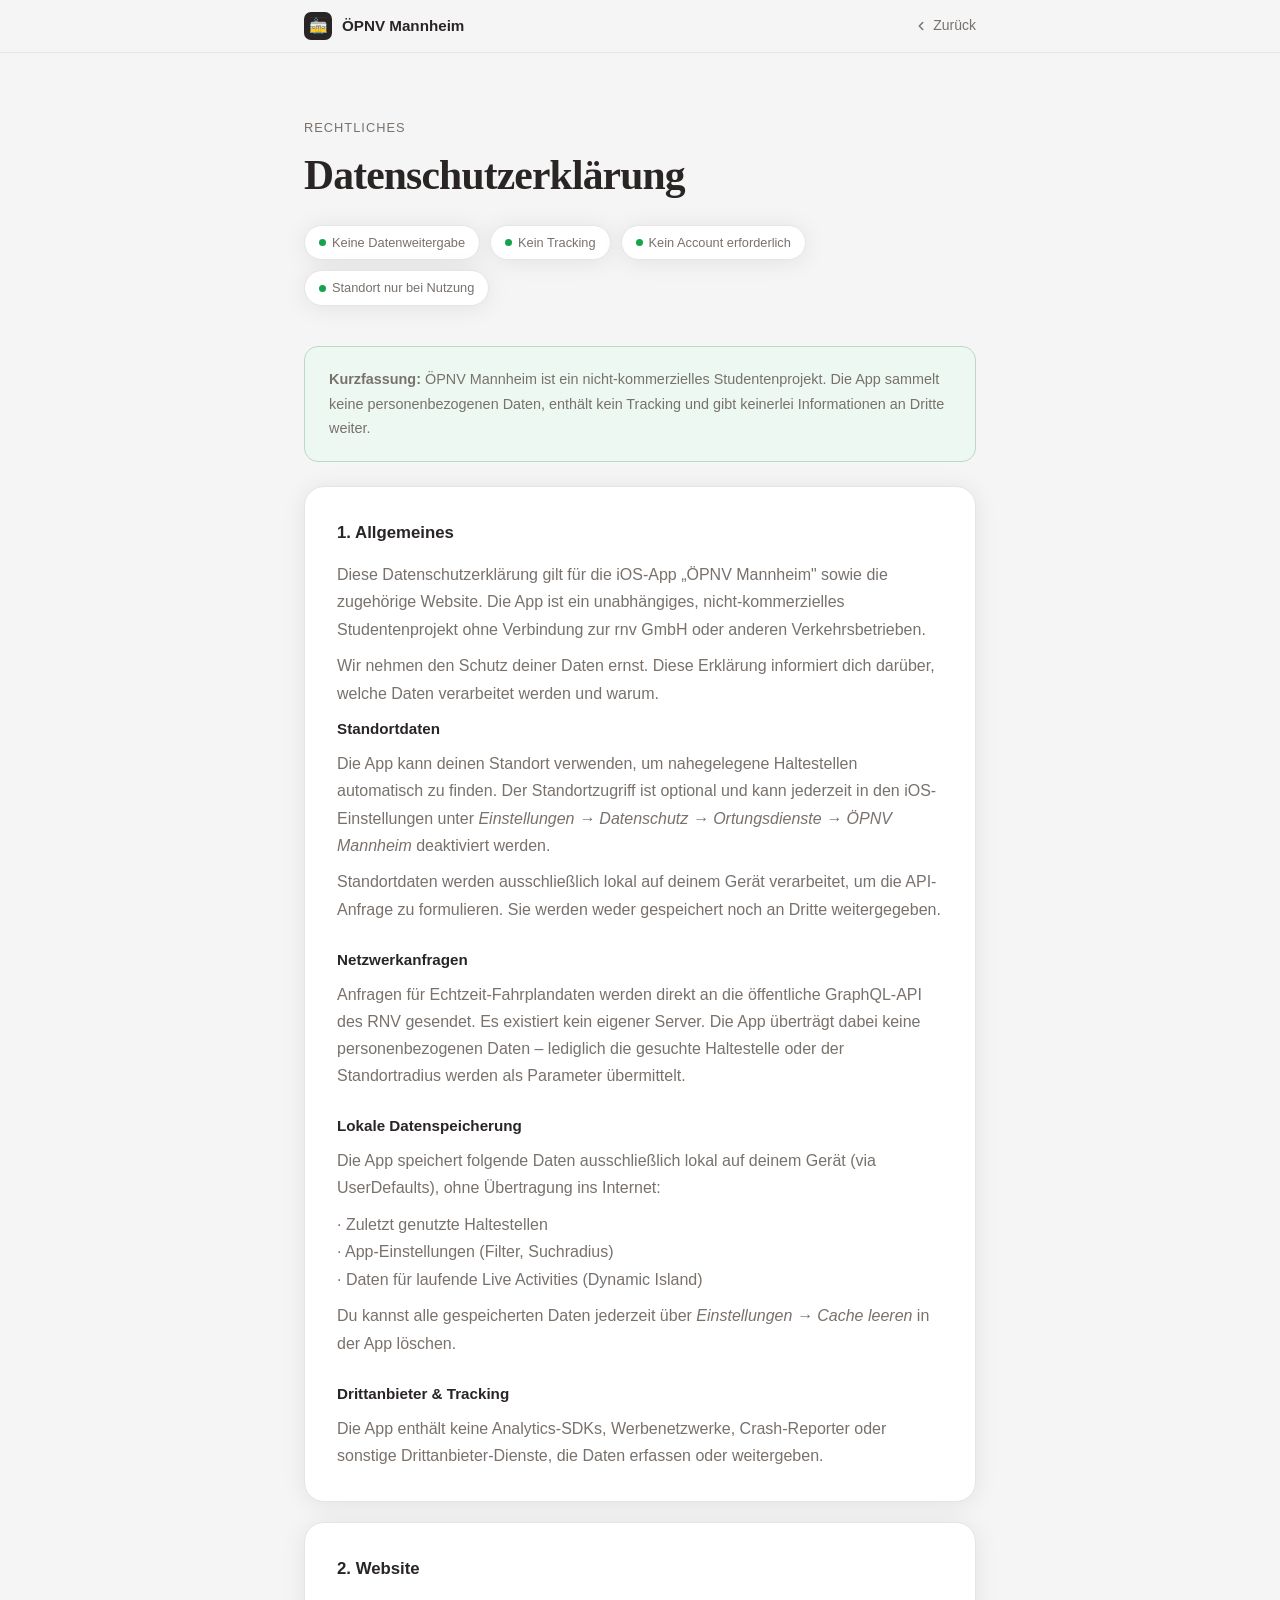
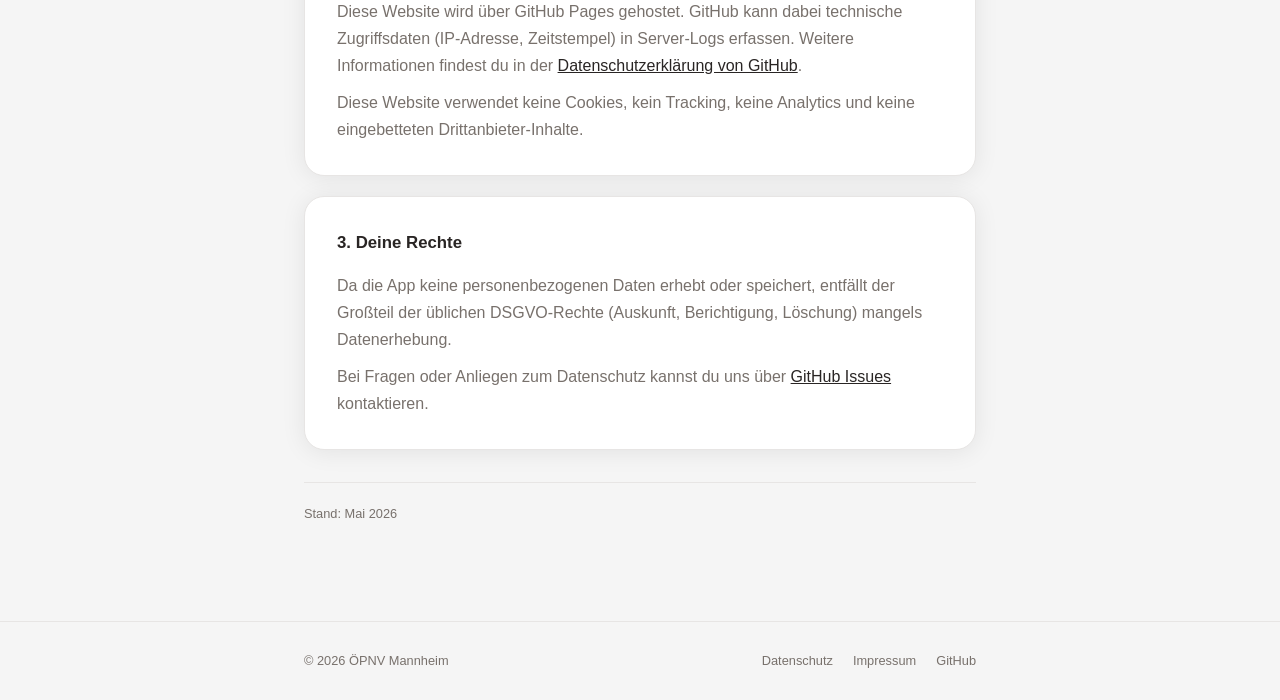
==== docs/datenschutz.html @ de32de4c "feat: add GitHub Pages website and misc app improvements - Add docs/ with index.html, impressum.html" ====
<!DOCTYPE html>
<html lang="de">
<head>
  <meta charset="UTF-8" />
  <meta name="viewport" content="width=device-width, initial-scale=1.0" />
  <title>Datenschutzerklärung – ÖPNV Mannheim</title>
  <style>
    *, *::before, *::after { box-sizing: border-box; margin: 0; padding: 0; }

    :root {
      --c-bg:        #f5f5f5;
      --c-surface:   #ffffff;
      --c-text:      #292524;
      --c-text-muted:#78716c;
      --c-hairline:  #e7e5e4;
      --c-success:   #16a34a;
      --shadow-card: 0 2px 24px rgba(0,0,0,.08);
      --grad-mint:   #a7e5d3;
      --grad-sky:    #a8c8e8;
    }

    @media (prefers-color-scheme: dark) {
      :root {
        --c-bg:        #0c0a09;
        --c-surface:   #1c1917;
        --c-text:      #fafaf9;
        --c-text-muted:#a8a29e;
        --c-hairline:  #292524;
        --shadow-card: 0 2px 24px rgba(0,0,0,.4);
      }
    }

    html { scroll-behavior: smooth; }

    body {
      font-family: -apple-system, BlinkMacSystemFont, "SF Pro Text", "Helvetica Neue", sans-serif;
      background: var(--c-bg);
      color: var(--c-text);
      line-height: 1.7;
      -webkit-font-smoothing: antialiased;
    }

    nav {
      position: sticky;
      top: 0;
      z-index: 100;
      background: color-mix(in srgb, var(--c-bg) 80%, transparent);
      backdrop-filter: saturate(180%) blur(20px);
      -webkit-backdrop-filter: saturate(180%) blur(20px);
      border-bottom: 1px solid var(--c-hairline);
    }

    nav .inner {
      display: flex;
      align-items: center;
      justify-content: space-between;
      height: 52px;
      max-width: 720px;
      margin: 0 auto;
      padding: 0 24px;
    }

    .nav-logo {
      display: flex;
      align-items: center;
      gap: 10px;
      text-decoration: none;
      font-weight: 600;
      font-size: .95rem;
      color: var(--c-text);
    }

    .nav-logo .icon {
      width: 28px;
      height: 28px;
      background: var(--c-text);
      border-radius: 7px;
      display: grid;
      place-items: center;
      font-size: 15px;
    }

    .back-link {
      font-size: .875rem;
      color: var(--c-text-muted);
      text-decoration: none;
      display: flex;
      align-items: center;
      gap: 5px;
    }

    .back-link:hover { color: var(--c-text); }

    main {
      max-width: 720px;
      margin: 0 auto;
      padding: 64px 24px 96px;
    }

    .page-eyebrow {
      font-size: .8rem;
      font-weight: 500;
      color: var(--c-text-muted);
      text-transform: uppercase;
      letter-spacing: .08em;
      margin-bottom: 12px;
    }

    h1 {
      font-family: "New York", "Georgia", serif;
      font-size: clamp(1.8rem, 5vw, 2.6rem);
      font-weight: 600;
      line-height: 1.2;
      letter-spacing: -.02em;
      margin-bottom: 24px;
    }

    .privacy-badges {
      display: flex;
      flex-wrap: wrap;
      gap: 10px;
      margin-bottom: 40px;
    }

    .badge {
      display: inline-flex;
      align-items: center;
      gap: 6px;
      background: var(--c-surface);
      border: 1px solid var(--c-hairline);
      border-radius: 100px;
      padding: 6px 14px;
      font-size: .8rem;
      color: var(--c-text-muted);
      box-shadow: var(--shadow-card);
    }

    .badge .dot {
      width: 7px;
      height: 7px;
      border-radius: 50%;
      background: var(--c-success);
      flex-shrink: 0;
    }

    .card {
      background: var(--c-surface);
      border-radius: 20px;
      padding: 32px;
      border: 1px solid var(--c-hairline);
      box-shadow: var(--shadow-card);
      margin-bottom: 20px;
      position: relative;
      overflow: hidden;
    }

    .card::before {
      content: "";
      position: absolute;
      top: 0; right: 0;
      width: 180px; height: 180px;
      background: radial-gradient(circle at top right, var(--blob, transparent) 0%, transparent 70%);
      opacity: .2;
      pointer-events: none;
    }

    .card:nth-child(1) { --blob: var(--grad-mint); }
    .card:nth-child(2) { --blob: var(--grad-sky); }

    h2 {
      font-size: 1.05rem;
      font-weight: 600;
      margin-bottom: 14px;
      color: var(--c-text);
    }

    h3 {
      font-size: .95rem;
      font-weight: 600;
      margin: 24px 0 8px;
      color: var(--c-text);
    }

    h3:first-of-type { margin-top: 0; }

    p { color: var(--c-text-muted); margin-bottom: .6em; }
    p:last-child { margin-bottom: 0; }
    a { color: var(--c-text); }

    .highlight-box {
      background: color-mix(in srgb, var(--c-success) 8%, var(--c-surface));
      border: 1px solid color-mix(in srgb, var(--c-success) 20%, var(--c-hairline));
      border-radius: 14px;
      padding: 20px 24px;
      margin-bottom: 24px;
    }

    .highlight-box p {
      font-size: .9rem;
      color: var(--c-text-muted);
    }

    .meta {
      font-size: .8rem;
      color: var(--c-text-muted);
      margin-top: 32px;
      padding-top: 20px;
      border-top: 1px solid var(--c-hairline);
    }

    footer {
      border-top: 1px solid var(--c-hairline);
      padding: 28px 0;
      font-size: .8rem;
      color: var(--c-text-muted);
    }

    footer .inner {
      display: flex;
      align-items: center;
      justify-content: space-between;
      flex-wrap: wrap;
      gap: 12px;
      max-width: 720px;
      margin: 0 auto;
      padding: 0 24px;
    }

    footer ul { list-style: none; display: flex; gap: 20px; }
    footer a { color: var(--c-text-muted); text-decoration: none; }
    footer a:hover { color: var(--c-text); }
  </style>
</head>
<body>

<nav>
  <div class="inner">
    <a class="nav-logo" href="index.html">
      <span class="icon">🚋</span>
      ÖPNV Mannheim
    </a>
    <a class="back-link" href="index.html">
      <svg width="14" height="14" viewBox="0 0 24 24" fill="none" stroke="currentColor" stroke-width="2.5" stroke-linecap="round" stroke-linejoin="round"><polyline points="15 18 9 12 15 6"/></svg>
      Zurück
    </a>
  </div>
</nav>

<main>
  <p class="page-eyebrow">Rechtliches</p>
  <h1>Datenschutzerklärung</h1>

  <div class="privacy-badges">
    <span class="badge"><span class="dot"></span> Keine Datenweitergabe</span>
    <span class="badge"><span class="dot"></span> Kein Tracking</span>
    <span class="badge"><span class="dot"></span> Kein Account erforderlich</span>
    <span class="badge"><span class="dot"></span> Standort nur bei Nutzung</span>
  </div>

  <div class="highlight-box">
    <p>
      <strong>Kurzfassung:</strong> ÖPNV Mannheim ist ein nicht-kommerzielles Studentenprojekt.
      Die App sammelt keine personenbezogenen Daten, enthält kein Tracking und gibt
      keinerlei Informationen an Dritte weiter.
    </p>
  </div>

  <div class="card">
    <h2>1. Allgemeines</h2>
    <p>
      Diese Datenschutzerklärung gilt für die iOS-App „ÖPNV Mannheim" sowie die
      zugehörige Website. Die App ist ein unabhängiges, nicht-kommerzielles
      Studentenprojekt ohne Verbindung zur rnv GmbH oder anderen Verkehrsbetrieben.
    </p>
    <p>
      Wir nehmen den Schutz deiner Daten ernst. Diese Erklärung informiert dich
      darüber, welche Daten verarbeitet werden und warum.
    </p>

    <h3>Standortdaten</h3>
    <p>
      Die App kann deinen Standort verwenden, um nahegelegene Haltestellen
      automatisch zu finden. Der Standortzugriff ist optional und kann jederzeit
      in den iOS-Einstellungen unter <em>Einstellungen → Datenschutz →
      Ortungsdienste → ÖPNV Mannheim</em> deaktiviert werden.
    </p>
    <p>
      Standortdaten werden ausschließlich lokal auf deinem Gerät verarbeitet,
      um die API-Anfrage zu formulieren. Sie werden weder gespeichert noch an
      Dritte weitergegeben.
    </p>

    <h3>Netzwerkanfragen</h3>
    <p>
      Anfragen für Echtzeit-Fahrplandaten werden direkt an die öffentliche
      GraphQL-API des RNV gesendet. Es existiert kein eigener Server.
      Die App überträgt dabei keine personenbezogenen Daten – lediglich die
      gesuchte Haltestelle oder der Standortradius werden als Parameter übermittelt.
    </p>

    <h3>Lokale Datenspeicherung</h3>
    <p>
      Die App speichert folgende Daten ausschließlich lokal auf deinem Gerät
      (via UserDefaults), ohne Übertragung ins Internet:
    </p>
    <p>
      · Zuletzt genutzte Haltestellen<br />
      · App-Einstellungen (Filter, Suchradius)<br />
      · Daten für laufende Live Activities (Dynamic Island)
    </p>
    <p>
      Du kannst alle gespeicherten Daten jederzeit über
      <em>Einstellungen → Cache leeren</em> in der App löschen.
    </p>

    <h3>Drittanbieter & Tracking</h3>
    <p>
      Die App enthält keine Analytics-SDKs, Werbenetzwerke, Crash-Reporter
      oder sonstige Drittanbieter-Dienste, die Daten erfassen oder weitergeben.
    </p>
  </div>

  <div class="card">
    <h2>2. Website</h2>
    <p>
      Diese Website wird über GitHub Pages gehostet. GitHub kann dabei
      technische Zugriffsdaten (IP-Adresse, Zeitstempel) in Server-Logs erfassen.
      Weitere Informationen findest du in der
      <a href="https://docs.github.com/en/site-policy/privacy-policies/github-general-privacy-statement" target="_blank" rel="noopener">Datenschutzerklärung von GitHub</a>.
    </p>
    <p>
      Diese Website verwendet keine Cookies, kein Tracking, keine Analytics
      und keine eingebetteten Drittanbieter-Inhalte.
    </p>
  </div>

  <div class="card">
    <h2>3. Deine Rechte</h2>
    <p>
      Da die App keine personenbezogenen Daten erhebt oder speichert, entfällt
      der Großteil der üblichen DSGVO-Rechte (Auskunft, Berichtigung, Löschung)
      mangels Datenerhebung.
    </p>
    <p>
      Bei Fragen oder Anliegen zum Datenschutz kannst du uns über
      <a href="https://github.com/I767513/RNV-Transport-App/issues" target="_blank" rel="noopener">GitHub Issues</a>
      kontaktieren.
    </p>
  </div>

  <p class="meta">Stand: Mai 2026</p>
</main>

<footer>
  <div class="inner">
    <span>© 2026 ÖPNV Mannheim</span>
    <ul>
      <li><a href="datenschutz.html">Datenschutz</a></li>
      <li><a href="impressum.html">Impressum</a></li>
      <li><a href="https://github.com/I767513/RNV-Transport-App" target="_blank" rel="noopener">GitHub</a></li>
    </ul>
  </div>
</footer>

</body>
</html>
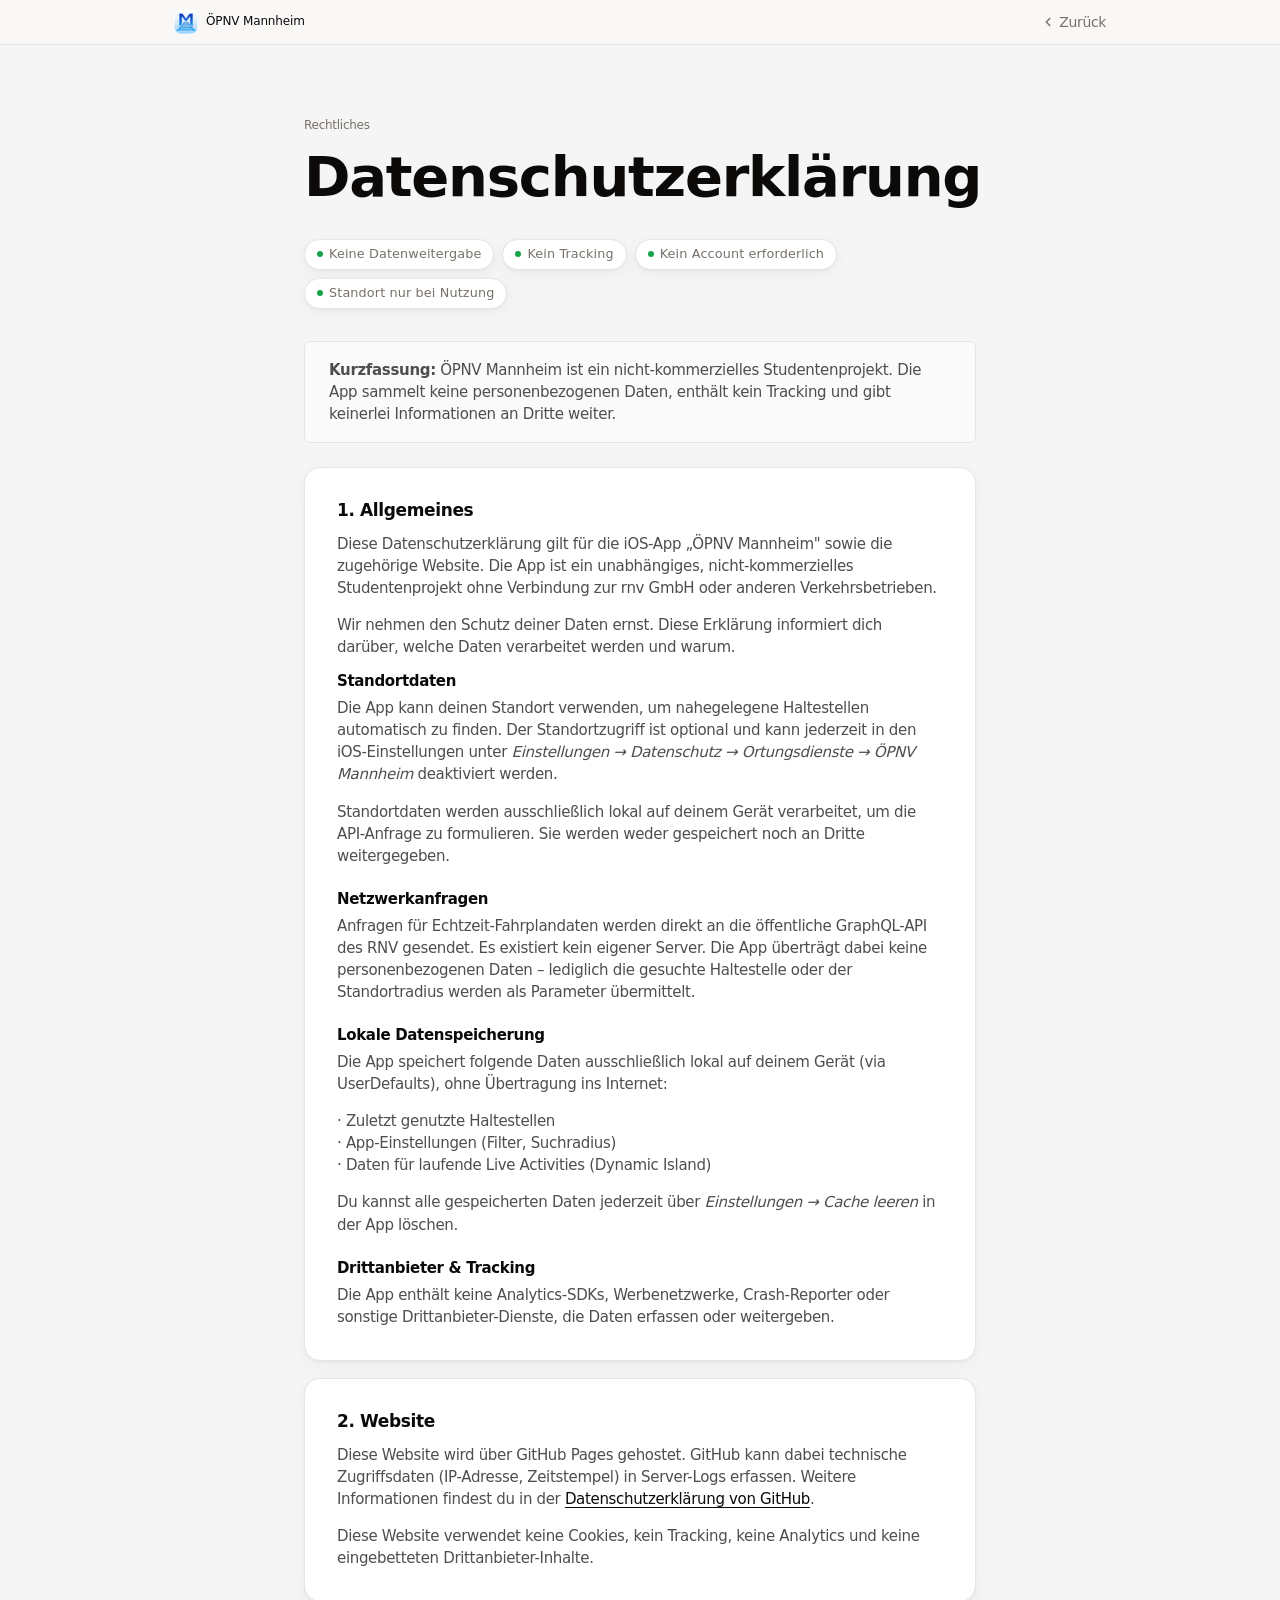
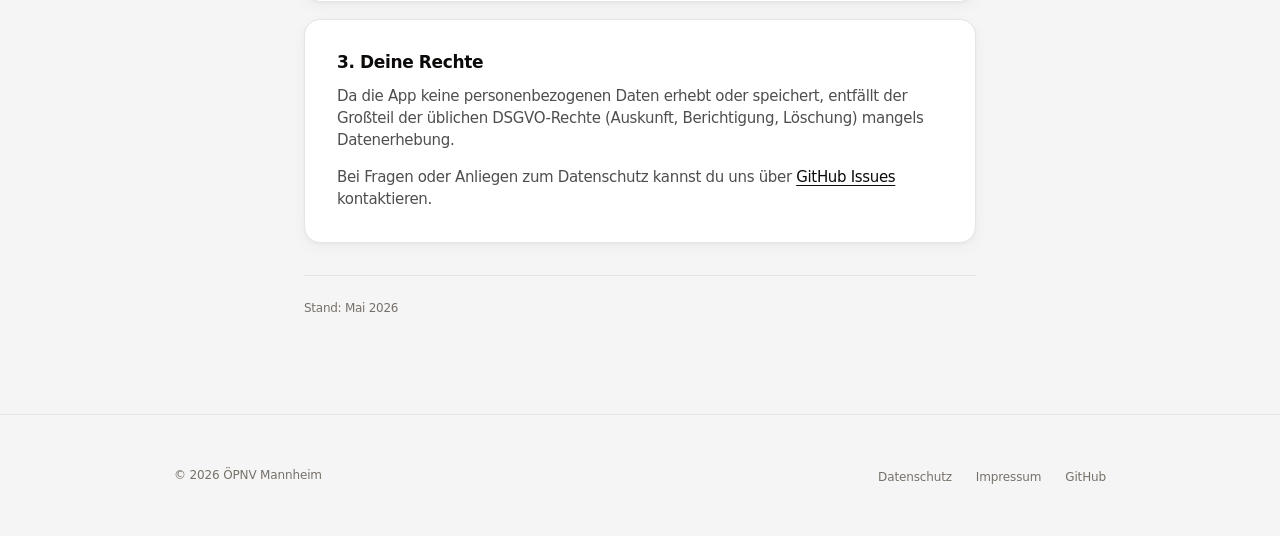
==== commit 3193df26: "docs: Website komplett überarbeitet – Blend-Design, Light/Dark Mode - Neues Blend-Design: Apple-Typo" ====
--- a/docs/datenschutz.html
+++ b/docs/datenschutz.html
@@ -4,253 +4,36 @@
   <meta charset="UTF-8" />
   <meta name="viewport" content="width=device-width, initial-scale=1.0" />
   <title>Datenschutzerklärung – ÖPNV Mannheim</title>
-  <style>
-    *, *::before, *::after { box-sizing: border-box; margin: 0; padding: 0; }
+  <meta name="description" content="Datenschutzerklärung der App ÖPNV Mannheim – kein Tracking, keine Datenweitergabe." />
+  <meta name="robots" content="noindex" />
 
-    :root {
-      --c-bg:        #f5f5f5;
-      --c-surface:   #ffffff;
-      --c-text:      #292524;
-      --c-text-muted:#78716c;
-      --c-hairline:  #e7e5e4;
-      --c-success:   #16a34a;
-      --shadow-card: 0 2px 24px rgba(0,0,0,.08);
-      --grad-mint:   #a7e5d3;
-      --grad-sky:    #a8c8e8;
-    }
-
-    @media (prefers-color-scheme: dark) {
-      :root {
-        --c-bg:        #0c0a09;
-        --c-surface:   #1c1917;
-        --c-text:      #fafaf9;
-        --c-text-muted:#a8a29e;
-        --c-hairline:  #292524;
-        --shadow-card: 0 2px 24px rgba(0,0,0,.4);
-      }
-    }
-
-    html { scroll-behavior: smooth; }
-
-    body {
-      font-family: -apple-system, BlinkMacSystemFont, "SF Pro Text", "Helvetica Neue", sans-serif;
-      background: var(--c-bg);
-      color: var(--c-text);
-      line-height: 1.7;
-      -webkit-font-smoothing: antialiased;
-    }
-
-    nav {
-      position: sticky;
-      top: 0;
-      z-index: 100;
-      background: color-mix(in srgb, var(--c-bg) 80%, transparent);
-      backdrop-filter: saturate(180%) blur(20px);
-      -webkit-backdrop-filter: saturate(180%) blur(20px);
-      border-bottom: 1px solid var(--c-hairline);
-    }
-
-    nav .inner {
-      display: flex;
-      align-items: center;
-      justify-content: space-between;
-      height: 52px;
-      max-width: 720px;
-      margin: 0 auto;
-      padding: 0 24px;
-    }
-
-    .nav-logo {
-      display: flex;
-      align-items: center;
-      gap: 10px;
-      text-decoration: none;
-      font-weight: 600;
-      font-size: .95rem;
-      color: var(--c-text);
-    }
-
-    .nav-logo .icon {
-      width: 28px;
-      height: 28px;
-      background: var(--c-text);
-      border-radius: 7px;
-      display: grid;
-      place-items: center;
-      font-size: 15px;
-    }
-
-    .back-link {
-      font-size: .875rem;
-      color: var(--c-text-muted);
-      text-decoration: none;
-      display: flex;
-      align-items: center;
-      gap: 5px;
-    }
-
-    .back-link:hover { color: var(--c-text); }
-
-    main {
-      max-width: 720px;
-      margin: 0 auto;
-      padding: 64px 24px 96px;
-    }
-
-    .page-eyebrow {
-      font-size: .8rem;
-      font-weight: 500;
-      color: var(--c-text-muted);
-      text-transform: uppercase;
-      letter-spacing: .08em;
-      margin-bottom: 12px;
-    }
-
-    h1 {
-      font-family: "New York", "Georgia", serif;
-      font-size: clamp(1.8rem, 5vw, 2.6rem);
-      font-weight: 600;
-      line-height: 1.2;
-      letter-spacing: -.02em;
-      margin-bottom: 24px;
-    }
-
-    .privacy-badges {
-      display: flex;
-      flex-wrap: wrap;
-      gap: 10px;
-      margin-bottom: 40px;
-    }
-
-    .badge {
-      display: inline-flex;
-      align-items: center;
-      gap: 6px;
-      background: var(--c-surface);
-      border: 1px solid var(--c-hairline);
-      border-radius: 100px;
-      padding: 6px 14px;
-      font-size: .8rem;
-      color: var(--c-text-muted);
-      box-shadow: var(--shadow-card);
-    }
-
-    .badge .dot {
-      width: 7px;
-      height: 7px;
-      border-radius: 50%;
-      background: var(--c-success);
-      flex-shrink: 0;
-    }
-
-    .card {
-      background: var(--c-surface);
-      border-radius: 20px;
-      padding: 32px;
-      border: 1px solid var(--c-hairline);
-      box-shadow: var(--shadow-card);
-      margin-bottom: 20px;
-      position: relative;
-      overflow: hidden;
-    }
-
-    .card::before {
-      content: "";
-      position: absolute;
-      top: 0; right: 0;
-      width: 180px; height: 180px;
-      background: radial-gradient(circle at top right, var(--blob, transparent) 0%, transparent 70%);
-      opacity: .2;
-      pointer-events: none;
-    }
-
-    .card:nth-child(1) { --blob: var(--grad-mint); }
-    .card:nth-child(2) { --blob: var(--grad-sky); }
-
-    h2 {
-      font-size: 1.05rem;
-      font-weight: 600;
-      margin-bottom: 14px;
-      color: var(--c-text);
-    }
-
-    h3 {
-      font-size: .95rem;
-      font-weight: 600;
-      margin: 24px 0 8px;
-      color: var(--c-text);
-    }
-
-    h3:first-of-type { margin-top: 0; }
-
-    p { color: var(--c-text-muted); margin-bottom: .6em; }
-    p:last-child { margin-bottom: 0; }
-    a { color: var(--c-text); }
-
-    .highlight-box {
-      background: color-mix(in srgb, var(--c-success) 8%, var(--c-surface));
-      border: 1px solid color-mix(in srgb, var(--c-success) 20%, var(--c-hairline));
-      border-radius: 14px;
-      padding: 20px 24px;
-      margin-bottom: 24px;
-    }
-
-    .highlight-box p {
-      font-size: .9rem;
-      color: var(--c-text-muted);
-    }
-
-    .meta {
-      font-size: .8rem;
-      color: var(--c-text-muted);
-      margin-top: 32px;
-      padding-top: 20px;
-      border-top: 1px solid var(--c-hairline);
-    }
-
-    footer {
-      border-top: 1px solid var(--c-hairline);
-      padding: 28px 0;
-      font-size: .8rem;
-      color: var(--c-text-muted);
-    }
-
-    footer .inner {
-      display: flex;
-      align-items: center;
-      justify-content: space-between;
-      flex-wrap: wrap;
-      gap: 12px;
-      max-width: 720px;
-      margin: 0 auto;
-      padding: 0 24px;
-    }
-
-    footer ul { list-style: none; display: flex; gap: 20px; }
-    footer a { color: var(--c-text-muted); text-decoration: none; }
-    footer a:hover { color: var(--c-text); }
-  </style>
+  <link rel="icon" type="image/png" href="favicon.png" />
+  <link rel="apple-touch-icon" href="apple-touch-icon.png" />
+  <link rel="stylesheet" href="style.css" />
 </head>
 <body>
 
 <nav>
-  <div class="inner">
+  <div class="nav-inner">
     <a class="nav-logo" href="index.html">
-      <span class="icon">🚋</span>
+      <img src="favicon.png" alt="" width="30" height="30" />
       ÖPNV Mannheim
     </a>
     <a class="back-link" href="index.html">
-      <svg width="14" height="14" viewBox="0 0 24 24" fill="none" stroke="currentColor" stroke-width="2.5" stroke-linecap="round" stroke-linejoin="round"><polyline points="15 18 9 12 15 6"/></svg>
+      <svg width="14" height="14" viewBox="0 0 24 24" fill="none" stroke="currentColor"
+           stroke-width="2.5" stroke-linecap="round" stroke-linejoin="round" aria-hidden="true">
+        <polyline points="15 18 9 12 15 6"/>
+      </svg>
       Zurück
     </a>
   </div>
 </nav>
 
-<main>
+<main class="page-main">
   <p class="page-eyebrow">Rechtliches</p>
   <h1>Datenschutzerklärung</h1>
 
-  <div class="privacy-badges">
+  <div class="badge-group" style="margin-bottom: var(--sp-xl)">
     <span class="badge"><span class="dot"></span> Keine Datenweitergabe</span>
     <span class="badge"><span class="dot"></span> Kein Tracking</span>
     <span class="badge"><span class="dot"></span> Kein Account erforderlich</span>
@@ -326,7 +109,8 @@
       Diese Website wird über GitHub Pages gehostet. GitHub kann dabei
       technische Zugriffsdaten (IP-Adresse, Zeitstempel) in Server-Logs erfassen.
       Weitere Informationen findest du in der
-      <a href="https://docs.github.com/en/site-policy/privacy-policies/github-general-privacy-statement" target="_blank" rel="noopener">Datenschutzerklärung von GitHub</a>.
+      <a href="https://docs.github.com/en/site-policy/privacy-policies/github-general-privacy-statement"
+         target="_blank" rel="noopener">Datenschutzerklärung von GitHub</a>.
     </p>
     <p>
       Diese Website verwendet keine Cookies, kein Tracking, keine Analytics
@@ -343,7 +127,8 @@
     </p>
     <p>
       Bei Fragen oder Anliegen zum Datenschutz kannst du uns über
-      <a href="https://github.com/I767513/RNV-Transport-App/issues" target="_blank" rel="noopener">GitHub Issues</a>
+      <a href="https://github.com/I767513/RNV-Transport-App/issues"
+         target="_blank" rel="noopener">GitHub Issues</a>
       kontaktieren.
     </p>
   </div>
@@ -352,7 +137,7 @@
 </main>
 
 <footer>
-  <div class="inner">
+  <div class="footer-inner">
     <span>© 2026 ÖPNV Mannheim</span>
     <ul>
       <li><a href="datenschutz.html">Datenschutz</a></li>
--- a/docs/style.css
+++ b/docs/style.css
@@ -0,0 +1,934 @@
+/* ── Design Tokens – Blend (Apple structure × ElevenLabs soul) ─ */
+:root {
+  /* CTAs – ElevenLabs warm ink pill (not Apple blue) */
+  --c-primary:        #292524;
+  --c-primary-active: #0c0a09;
+  --c-on-primary:     #ffffff;
+
+  /* Text – ElevenLabs warm ink scale */
+  --c-ink:       #0c0a09;
+  --c-body:      #4e4e4e;
+  --c-muted:     #777169;
+  --c-muted-soft:#a8a29e;
+
+  /* Canvas – ElevenLabs off-white (warmer than Apple white) */
+  --c-canvas:          #f5f5f5;
+  --c-canvas-soft:     #fafafa;
+  --c-surface:         #ffffff;
+  --c-surface-strong:  #f0efed;
+
+  /* Dark tiles – ElevenLabs warm dark (not Apple cool gray) */
+  --c-tile-dark:   #0c0a09;
+  --c-tile-dark-2: #1c1917;
+  --c-tile-dark-3: #110f0e;
+
+  /* Hairlines – ElevenLabs warm */
+  --c-hairline:        #e7e5e4;
+  --c-hairline-solid:  #d6d3d1;
+  --c-hairline-soft:   #f0efed;
+
+  /* Gradient orbs – ElevenLabs atmospheric palette */
+  --c-grad-mint:    #a7e5d3;
+  --c-grad-peach:   #f4c5a8;
+  --c-grad-lavender:#c8b8e0;
+  --c-grad-sky:     #a8c8e8;
+  --c-grad-rose:    #e8b8c4;
+
+  /* Semantic */
+  --c-success: #16a34a;
+  --c-error:   #dc2626;
+
+  /* Typography – Apple SF Pro system stack (unchanged) */
+  --font-display: 'SF Pro Display', system-ui, -apple-system, BlinkMacSystemFont, 'Inter', sans-serif;
+  --font-body:    'SF Pro Text',    system-ui, -apple-system, BlinkMacSystemFont, 'Inter', sans-serif;
+
+  /* Spacing */
+  --sp-xxs:     4px;
+  --sp-xs:      8px;
+  --sp-sm:      12px;
+  --sp-base:    20px;
+  --sp-md:      17px;
+  --sp-lg:      24px;
+  --sp-xl:      32px;
+  --sp-xxl:     48px;
+  --sp-section: 96px;
+
+  /* Radius – ElevenLabs rounder scale */
+  --r-xs:   4px;
+  --r-sm:   6px;
+  --r-md:   8px;
+  --r-lg:   12px;
+  --r-xl:   16px;
+  --r-xxl:  24px;
+  --r-pill: 9999px;
+
+  /* Shadows – ElevenLabs soft editorial */
+  --shadow-card:       0 1px 3px rgba(0,0,0,.04), 0 4px 16px rgba(0,0,0,.04);
+  --shadow-card-hover: 0 2px 8px rgba(0,0,0,.06), 0 8px 32px rgba(0,0,0,.08);
+  --shadow-product:    drop-shadow(rgba(0,0,0,.22) 3px 5px 30px);
+
+  /* Orb opacity */
+  --orb-opacity: .32;
+}
+
+/* ── Tile overrides – hell im Light Mode, dunkel im Dark Mode ── */
+.tile-dark   { background: #fefcf9; --orb-opacity: .22; }
+.tile-dark-2 { background: #f0efed; --orb-opacity: .20; }
+.tile-dark-3 { background: #f5f4f2; --orb-opacity: .22; }
+
+.tile-parchment { background: var(--c-canvas-soft); }
+
+/* ── Reset & Base ─────────────────────────────────────────────── */
+*, *::before, *::after { box-sizing: border-box; margin: 0; padding: 0; }
+html { scroll-behavior: smooth; }
+
+body {
+  font-family: var(--font-body);
+  font-size: 17px;
+  line-height: 1.47;
+  letter-spacing: -0.022em;
+  background: var(--c-canvas);
+  color: var(--c-ink);
+  -webkit-font-smoothing: antialiased;
+  -moz-osx-font-smoothing: grayscale;
+}
+
+/* ── Typography – Apple metrics, untouched ───────────────────── */
+h1, h2, h3 {
+  font-family: var(--font-display);
+  font-weight: 600;
+  color: var(--c-ink);
+  line-height: 1.08;
+}
+
+h1 { font-size: clamp(2.1rem, 5.5vw, 3.5rem); letter-spacing: -0.022em; }
+h2 { font-size: clamp(1.7rem, 4vw, 2.5rem);   letter-spacing: -0.01em;  margin-bottom: var(--sp-md); }
+h3 { font-size: 1.0625rem; font-weight: 600; letter-spacing: -0.022em; font-family: var(--font-body); margin-bottom: var(--sp-xs); }
+
+p {
+  font-family: var(--font-body);
+  font-size: 17px;
+  color: var(--c-body);
+  line-height: 1.47;
+  letter-spacing: -0.022em;
+  margin-bottom: 1em;
+}
+p:last-child { margin-bottom: 0; }
+
+a { color: var(--c-ink); text-decoration: underline; text-underline-offset: 3px; }
+a:hover { opacity: .7; text-decoration: none; }
+
+/* ── Layout ─────────────────────────────────────────────────── */
+.container         { max-width: 900px; margin: 0 auto; padding: 0 var(--sp-lg); }
+.container--narrow { max-width: 720px; margin: 0 auto; padding: 0 var(--sp-lg); }
+
+section { padding: var(--sp-section) 0; position: relative; overflow: hidden; }
+section + section { border-top: none; }
+
+/* ── Eyebrow / Label – ElevenLabs pill style ─────────────────── */
+.eyebrow {
+  display: inline-flex;
+  align-items: center;
+  gap: var(--sp-xs);
+  font-family: var(--font-body);
+  font-size: .75rem;
+  font-weight: 600;
+  letter-spacing: .08em;
+  text-transform: uppercase;
+  color: var(--c-muted);
+  background: var(--c-surface-strong);
+  border: 1px solid var(--c-hairline);
+  border-radius: var(--r-pill);
+  padding: 5px 12px;
+  margin-bottom: var(--sp-lg);
+  text-decoration: none;
+}
+
+.tile-dark .eyebrow,
+.tile-dark-2 .eyebrow,
+.tile-dark-3 .eyebrow {
+  background: rgba(255,255,255,.06);
+  border-color: rgba(255,255,255,.12);
+}
+
+/* ── Gradient Orbs – ElevenLabs atmospheric ──────────────────── */
+.orb-field {
+  position: absolute;
+  inset: 0;
+  pointer-events: none;
+  z-index: 0;
+  overflow: hidden;
+}
+
+.orb {
+  position: absolute;
+  border-radius: 50%;
+  filter: blur(88px);
+  opacity: var(--orb-opacity);
+}
+
+.orb-1 { width: 480px; height: 480px; background: var(--c-grad-mint);     top: -100px; right: -80px; }
+.orb-2 { width: 360px; height: 360px; background: var(--c-grad-peach);    bottom: -60px; left: -100px; }
+.orb-3 { width: 300px; height: 300px; background: var(--c-grad-lavender); top: 60px; left: 33%; }
+
+@keyframes orbFloat {
+  0%, 100% { transform: translateY(0px) scale(1); }
+  50%       { transform: translateY(-22px) scale(1.04); }
+}
+.orb-1 { animation: orbFloat 14s ease-in-out infinite; }
+.orb-2 { animation: orbFloat 18s ease-in-out infinite 2.5s; }
+.orb-3 { animation: orbFloat 16s ease-in-out infinite 5s; }
+
+/* ── Navigation ─────────────────────────────────────────────── */
+nav {
+  position: sticky;
+  top: 0;
+  z-index: 200;
+  background: rgba(250, 249, 248, 0.90);
+  backdrop-filter: saturate(180%) blur(20px);
+  -webkit-backdrop-filter: saturate(180%) blur(20px);
+  border-bottom: 1px solid var(--c-hairline);
+  transition: background .3s, border-color .3s;
+}
+
+nav.scrolled { background: rgba(250, 249, 248, 0.96); }
+
+.nav-inner {
+  display: flex;
+  align-items: center;
+  justify-content: space-between;
+  height: 44px;
+  max-width: 980px;
+  margin: 0 auto;
+  padding: 0 var(--sp-lg);
+}
+
+.nav-logo {
+  display: flex;
+  align-items: center;
+  gap: var(--sp-xs);
+  text-decoration: none;
+  font-size: 12px;
+  font-weight: 400;
+  letter-spacing: -0.012em;
+  color: var(--c-ink);
+}
+
+.nav-logo:hover { opacity: 1; text-decoration: none; }
+.nav-logo img { width: 24px; height: 24px; border-radius: 6px; }
+
+.nav-links { display: flex; align-items: center; gap: var(--sp-xl); list-style: none; }
+
+.nav-links a {
+  font-size: 12px;
+  font-weight: 400;
+  letter-spacing: -0.012em;
+  text-decoration: none;
+  color: var(--c-muted);
+  transition: color .15s;
+}
+.nav-links a:hover { color: var(--c-ink); opacity: 1; text-decoration: none; }
+
+/* Hamburger */
+.nav-hamburger {
+  display: none;
+  flex-direction: column;
+  justify-content: center;
+  align-items: center;
+  gap: 4px;
+  width: 36px;
+  height: 36px;
+  background: none;
+  border: none;
+  cursor: pointer;
+  padding: 0;
+}
+
+.nav-hamburger span {
+  display: block;
+  width: 18px;
+  height: 1px;
+  background: var(--c-ink);
+  border-radius: 1px;
+  transition: transform .22s ease, opacity .22s ease;
+  transform-origin: center;
+}
+
+.nav-hamburger.is-open span:nth-child(1) { transform: translateY(5px) rotate(45deg); }
+.nav-hamburger.is-open span:nth-child(2) { opacity: 0; transform: scaleX(0); }
+.nav-hamburger.is-open span:nth-child(3) { transform: translateY(-5px) rotate(-45deg); }
+
+.nav-mobile {
+  display: none;
+  position: fixed;
+  inset: 44px 0 0 0;
+  background: rgba(250, 249, 248, .97);
+  backdrop-filter: blur(24px);
+  -webkit-backdrop-filter: blur(24px);
+  z-index: 190;
+  flex-direction: column;
+  padding: var(--sp-xl) var(--sp-lg);
+  border-top: 1px solid var(--c-hairline);
+}
+
+.nav-mobile.is-open { display: flex; }
+
+.nav-mobile a {
+  display: block;
+  font-family: var(--font-display);
+  font-size: 1.5rem;
+  font-weight: 600;
+  color: var(--c-ink);
+  text-decoration: none;
+  padding: var(--sp-md) 0;
+  border-bottom: 1px solid var(--c-hairline);
+  transition: color .15s;
+}
+.nav-mobile a:last-child { border-bottom: none; }
+.nav-mobile a:hover { opacity: .6; text-decoration: none; }
+
+/* ── Buttons – ElevenLabs ink pill ───────────────────────────── */
+.btn {
+  display: inline-flex;
+  align-items: center;
+  gap: var(--sp-xs);
+  padding: 10px 22px;
+  height: 40px;
+  border-radius: var(--r-pill);
+  font-family: var(--font-body);
+  font-size: .9375rem;
+  font-weight: 500;
+  letter-spacing: 0;
+  text-decoration: none;
+  cursor: pointer;
+  border: none;
+  transition: opacity .15s, transform .15s, background .15s;
+  white-space: nowrap;
+  line-height: 1;
+}
+.btn:hover { opacity: .85; transform: translateY(-1px); text-decoration: none; }
+.btn:active { transform: scale(0.97) translateY(0); }
+
+.btn-primary { background: var(--c-primary); color: var(--c-on-primary); }
+.btn-primary:hover { opacity: 1; background: var(--c-primary-active); }
+
+.btn-outline {
+  background: transparent;
+  color: var(--c-ink);
+  box-shadow: inset 0 0 0 1px var(--c-hairline-solid);
+}
+
+.btn-group { display: flex; gap: var(--sp-sm); flex-wrap: wrap; align-items: center; }
+
+/* App Store badge */
+.appstore-badge-link {
+  display: inline-flex;
+  align-items: center;
+  text-decoration: none;
+  transition: opacity .15s, transform .15s;
+}
+.appstore-badge-link:hover  { opacity: .8; transform: translateY(-1px); text-decoration: none; }
+.appstore-badge-link img    { display: block; height: 44px; width: auto; }
+
+/* ── Badge Pills – ElevenLabs ────────────────────────────────── */
+.badge {
+  display: inline-flex;
+  align-items: center;
+  gap: 6px;
+  background: var(--c-surface);
+  border: 1px solid var(--c-hairline);
+  border-radius: var(--r-pill);
+  padding: 5px 12px;
+  font-size: .8rem;
+  font-weight: 400;
+  color: var(--c-muted);
+  box-shadow: var(--shadow-card);
+  letter-spacing: .01em;
+}
+
+.badge .dot { width: 6px; height: 6px; border-radius: 50%; background: var(--c-success); flex-shrink: 0; }
+.badge-group { display: flex; flex-wrap: wrap; gap: var(--sp-xs); margin: var(--sp-lg) 0 0; }
+
+/* Ensure containers in dark tiles sit above orb-field (z-index:0) */
+.tile-dark   > .container,
+.tile-dark-2 > .container,
+.tile-dark-3 > .container { position: relative; z-index: 1; }
+
+/* ── Hero ────────────────────────────────────────────────────── */
+#hero {
+  padding: 100px 0 var(--sp-section);
+  text-align: center;
+}
+
+.hero-content { position: relative; z-index: 1; }
+#hero .eyebrow { display: inline-flex; text-align: center; }
+#hero h1 { margin: 0 auto var(--sp-md); max-width: 760px; }
+
+.hero-sub {
+  font-size: 1.125rem;
+  color: var(--c-body);
+  max-width: 540px;
+  margin: 0 auto var(--sp-xl);
+  line-height: 1.5;
+}
+
+.hero-content .btn-group { justify-content: center; }
+
+/* ── Carousel ────────────────────────────────────────────────── */
+.carousel { margin-top: var(--sp-xxl); }
+
+.carousel-track {
+  display: flex;
+  align-items: center;
+  justify-content: center;
+  height: 540px;
+  position: relative;
+  touch-action: pan-y;
+  cursor: grab;
+  outline: none;
+}
+.carousel-track:active { cursor: grabbing; }
+
+.carousel-slide {
+  position: absolute;
+  transition: transform .55s cubic-bezier(.4,0,.2,1), opacity .55s cubic-bezier(.4,0,.2,1);
+  opacity: 0;
+  pointer-events: none;
+  will-change: transform, opacity;
+}
+
+.carousel-slide.is-active  { opacity: 1; pointer-events: auto; transform: translateX(0) rotate(0deg) scale(1); z-index: 3; }
+.carousel-slide.is-prev    { opacity: .55; transform: translateX(-252px) rotate(-4deg) scale(.82); transform-origin: bottom right; z-index: 2; }
+.carousel-slide.is-next    { opacity: .55; transform: translateX(252px)  rotate(4deg)  scale(.82); transform-origin: bottom left;  z-index: 2; }
+
+.phone-mockup { position: relative; display: inline-block; width: 224px; }
+
+.phone-mockup .phone-frame-img {
+  display: block; width: 100%; height: auto;
+  position: relative; z-index: 2;
+  pointer-events: none; user-select: none; -webkit-user-drag: none;
+  filter: var(--shadow-product);
+}
+
+.phone-mockup .phone-screenshot {
+  position: absolute;
+  top: 2.5%; left: 5.33%; width: 89.33%; height: 96.7%;
+  object-fit: cover; z-index: 1;
+  border-radius: 14px 14px 32px 32px;
+  user-select: none; -webkit-user-drag: none;
+}
+
+.carousel-dots { display: flex; justify-content: center; gap: var(--sp-xs); margin-top: var(--sp-lg); }
+
+.carousel-dots .dot {
+  width: 6px; height: 6px; border-radius: 50%;
+  background: var(--c-hairline-solid);
+  border: none; cursor: pointer; padding: 0;
+  transition: background .2s, width .25s cubic-bezier(.4,0,.2,1);
+}
+
+.carousel-dots .dot.active { background: var(--c-ink); width: 18px; border-radius: 3px; }
+
+/* Watch carousel */
+.carousel--watch .carousel-track { height: 430px; }
+
+.watch-img {
+  width: 200px; height: auto; display: block;
+  filter: var(--shadow-product);
+  user-select: none; -webkit-user-drag: none;
+}
+
+/* ── Stats Band ──────────────────────────────────────────────── */
+#stats { padding: 0; }
+
+.stats-grid { display: grid; grid-template-columns: repeat(3, 1fr); }
+
+.stat-item { padding: var(--sp-xxl) var(--sp-xl); text-align: center; position: relative; }
+
+.stat-item + .stat-item { border-left: 1px solid var(--c-hairline); }
+
+.stat-value {
+  display: block;
+  font-family: var(--font-display);
+  font-size: clamp(1.5rem, 3.5vw, 2.25rem);
+  font-weight: 600;
+  letter-spacing: -0.02em;
+  color: var(--c-ink);
+  margin-bottom: var(--sp-xxs);
+  line-height: 1.1;
+}
+
+.stat-label { display: block; font-size: 14px; color: var(--c-muted); line-height: 1.43; letter-spacing: -0.014em; }
+
+/* ── Steps ───────────────────────────────────────────────────── */
+.steps-grid {
+  display: grid;
+  grid-template-columns: repeat(3, 1fr);
+  gap: var(--sp-base);
+  margin-top: var(--sp-xl);
+}
+
+.step-card {
+  background: var(--c-surface);
+  border: 1px solid var(--c-hairline);
+  border-radius: var(--r-xl);
+  padding: var(--sp-lg);
+  box-shadow: var(--shadow-card);
+  transition: box-shadow .2s, transform .2s;
+}
+
+.step-card:hover { box-shadow: var(--shadow-card-hover); transform: translateY(-2px); }
+
+.step-number {
+  font-family: var(--font-display);
+  font-size: 2.25rem;
+  font-weight: 600;
+  letter-spacing: -0.03em;
+  color: var(--c-hairline-solid);
+  line-height: 1;
+  margin-bottom: var(--sp-md);
+  transition: color .3s;
+}
+
+.step-card:hover .step-number { color: var(--c-muted-soft); }
+
+/* ── Feature Cards ───────────────────────────────────────────── */
+.features-grid {
+  display: grid;
+  grid-template-columns: repeat(auto-fill, minmax(250px, 1fr));
+  gap: var(--sp-base);
+  margin-top: var(--sp-xl);
+}
+
+.feature-card {
+  background: var(--c-surface);
+  border-radius: var(--r-xl);
+  padding: var(--sp-lg);
+  border: 1px solid var(--c-hairline);
+  box-shadow: var(--shadow-card);
+  position: relative;
+  overflow: hidden;
+  transition: box-shadow .2s, transform .2s;
+}
+
+.feature-card:hover { box-shadow: var(--shadow-card-hover); transform: translateY(-2px); }
+
+/* Subtle gradient blob – ElevenLabs signature on cards */
+.feature-card::before {
+  content: "";
+  position: absolute;
+  inset: 0;
+  background: radial-gradient(circle at top right, var(--blob-color, transparent) 0%, transparent 65%);
+  opacity: .18;
+  pointer-events: none;
+}
+
+.feature-card:nth-child(1) { --blob-color: var(--c-grad-mint); }
+.feature-card:nth-child(2) { --blob-color: var(--c-grad-sky); }
+.feature-card:nth-child(3) { --blob-color: var(--c-grad-peach); }
+.feature-card:nth-child(4) { --blob-color: var(--c-grad-lavender); }
+.feature-card:nth-child(5) { --blob-color: var(--c-grad-rose); }
+.feature-card:nth-child(6) { --blob-color: var(--c-grad-mint); }
+.feature-card:nth-child(7) { --blob-color: var(--c-grad-sky); }
+
+.feature-icon {
+  width: 40px; height: 40px;
+  border-radius: var(--r-lg);
+  background: var(--c-surface-strong);
+  border: 1px solid var(--c-hairline);
+  display: grid; place-items: center;
+  font-size: 18px;
+  margin-bottom: var(--sp-md);
+}
+
+/* ── Info Cards ──────────────────────────────────────────────── */
+.info-grid {
+  display: grid;
+  grid-template-columns: 1fr 1fr;
+  gap: var(--sp-base);
+  margin-top: var(--sp-xl);
+}
+
+.info-card {
+  background: var(--c-surface);
+  border-radius: var(--r-xl);
+  padding: var(--sp-lg);
+  border: 1px solid var(--c-hairline);
+  box-shadow: var(--shadow-card);
+}
+
+.info-card h3 { margin-bottom: var(--sp-sm); }
+
+/* ── Timeline / Changelog ────────────────────────────────────── */
+.timeline { margin-top: var(--sp-xl); position: relative; }
+
+.timeline::before {
+  content: "";
+  position: absolute;
+  left: 7px; top: 8px; bottom: 8px;
+  width: 1px;
+  background: var(--c-hairline);
+}
+
+.timeline-item { display: flex; gap: var(--sp-xl); padding-bottom: var(--sp-xxl); position: relative; }
+.timeline-item:last-child { padding-bottom: 0; }
+
+.timeline-dot {
+  width: 15px; height: 15px; border-radius: 50%;
+  background: var(--c-surface);
+  border: 2px solid var(--c-hairline-solid);
+  flex-shrink: 0; margin-top: 4px; position: relative; z-index: 1;
+}
+
+.timeline-dot.is-latest { background: var(--c-ink); border-color: var(--c-ink); }
+
+.timeline-body { flex: 1; }
+
+.timeline-version { font-size: 12px; color: var(--c-muted); margin-bottom: var(--sp-xxs); }
+
+.timeline-title {
+  font-family: var(--font-display);
+  font-size: 1.5rem; font-weight: 600;
+  color: var(--c-ink);
+  letter-spacing: -0.015em;
+  margin-bottom: var(--sp-sm);
+  line-height: 1.2;
+}
+
+.timeline-list { list-style: none; display: flex; flex-direction: column; gap: var(--sp-xxs); }
+
+.timeline-list li {
+  font-size: 15px; color: var(--c-body);
+  display: flex; align-items: baseline; gap: var(--sp-xs);
+}
+
+.timeline-list li::before { content: "–"; color: var(--c-muted-soft); flex-shrink: 0; }
+
+/* ── Feature Highlight ───────────────────────────────────────── */
+.feature-highlight {
+  display: grid;
+  grid-template-columns: 1fr 1fr;
+  gap: var(--sp-xxl);
+  align-items: center;
+  margin-top: var(--sp-xxl);
+}
+
+.feature-highlight.reverse { direction: rtl; }
+.feature-highlight.reverse > * { direction: ltr; }
+
+.highlight-text h3 {
+  font-family: var(--font-display);
+  font-size: clamp(1.5rem, 3vw, 2rem);
+  font-weight: 600;
+  letter-spacing: -0.02em;
+  margin-bottom: var(--sp-md);
+  line-height: 1.1;
+  color: var(--c-ink);
+}
+
+.highlight-visual {
+  background: var(--c-surface);
+  border: 1px solid var(--c-hairline);
+  border-radius: var(--r-xxl);
+  padding: var(--sp-xl);
+  display: flex; align-items: center; justify-content: center;
+  min-height: 240px;
+  position: relative; overflow: hidden;
+  box-shadow: var(--shadow-card);
+}
+
+.highlight-visual::before {
+  content: "";
+  position: absolute; inset: 0;
+  background: radial-gradient(circle at 60% 40%, var(--c-grad-sky) 0%, transparent 65%);
+  opacity: .18;
+  pointer-events: none;
+}
+
+.highlight-visual .big-emoji {
+  font-size: 5rem;
+  position: relative; z-index: 1;
+  filter: drop-shadow(0 8px 16px rgba(0,0,0,.12));
+}
+
+/* ── Privacy Section ─────────────────────────────────────────── */
+#datenschutz .prose { max-width: 680px; }
+
+/* ── Support Box ─────────────────────────────────────────────── */
+.support-box {
+  background: var(--c-surface);
+  border-radius: var(--r-xxl);
+  padding: var(--sp-xxl);
+  border: 1px solid var(--c-hairline);
+  box-shadow: var(--shadow-card);
+  text-align: center;
+  max-width: 560px;
+  margin: var(--sp-xl) auto 0;
+  position: relative; overflow: hidden;
+}
+
+.support-box::before {
+  content: "";
+  position: absolute; inset: 0;
+  background: radial-gradient(circle at 50% 0%, var(--c-grad-sky) 0%, transparent 65%);
+  opacity: .16;
+  pointer-events: none;
+}
+
+.support-box > * { position: relative; z-index: 1; }
+.support-box h3 { font-size: 1.375rem; margin-bottom: var(--sp-sm); }
+.support-box p  { margin-bottom: var(--sp-lg); }
+
+/* ── Footer ──────────────────────────────────────────────────── */
+footer { border-top: 1px solid var(--c-hairline); padding: var(--sp-xxl) 0; }
+
+.footer-inner {
+  display: flex; align-items: center; justify-content: space-between;
+  flex-wrap: wrap; gap: var(--sp-md);
+  max-width: 980px; margin: 0 auto; padding: 0 var(--sp-lg);
+}
+
+footer span, footer a { font-size: 12px; color: var(--c-muted); letter-spacing: -0.012em; }
+footer a { text-decoration: none; }
+footer a:hover { color: var(--c-ink); opacity: 1; text-decoration: none; }
+footer ul { list-style: none; display: flex; gap: var(--sp-lg); flex-wrap: wrap; }
+
+/* ── Sub-page layout ─────────────────────────────────────────── */
+.page-main { max-width: 720px; margin: 0 auto; padding: 72px var(--sp-lg) 96px; }
+
+.page-eyebrow { font-size: 12px; font-weight: 400; color: var(--c-muted); margin-bottom: var(--sp-sm); }
+
+.page-main h1 { margin-bottom: var(--sp-xl); }
+
+.card {
+  background: var(--c-surface);
+  border-radius: var(--r-xl);
+  padding: var(--sp-xl);
+  border: 1px solid var(--c-hairline);
+  box-shadow: var(--shadow-card);
+  margin-bottom: var(--sp-md);
+}
+
+.card h2 { font-size: 17px; font-family: var(--font-body); font-weight: 600; letter-spacing: -0.022em; margin-bottom: var(--sp-sm); line-height: 1.24; }
+.card h3 { font-size: 15px; font-weight: 600; margin-top: var(--sp-lg); margin-bottom: var(--sp-xs); font-family: var(--font-body); }
+.card h3:first-of-type { margin-top: 0; }
+.card p { font-size: 15px; }
+
+.disclaimer { background: var(--c-canvas-soft); border: 1px solid var(--c-hairline); border-radius: var(--r-sm); padding: var(--sp-md) var(--sp-lg); margin-top: var(--sp-xl); }
+.disclaimer p { font-size: 14px; }
+
+.highlight-box { background: var(--c-canvas-soft); border: 1px solid var(--c-hairline); border-radius: var(--r-sm); padding: var(--sp-md) var(--sp-lg); margin-bottom: var(--sp-lg); }
+.highlight-box p { font-size: 15px; }
+
+.meta { font-size: 12px; color: var(--c-muted); margin-top: var(--sp-xl); padding-top: var(--sp-lg); border-top: 1px solid var(--c-hairline); }
+
+.back-link { font-size: 14px; color: var(--c-muted); text-decoration: none; display: flex; align-items: center; gap: 4px; transition: color .15s; }
+.back-link:hover { color: var(--c-ink); text-decoration: none; opacity: 1; }
+
+/* ── Scroll Animations ───────────────────────────────────────── */
+.anim {
+  opacity: 0;
+  transform: translateY(22px);
+  transition:
+    opacity  0.78s cubic-bezier(0.25, 0.46, 0.45, 0.94),
+    transform 0.78s cubic-bezier(0.25, 0.46, 0.45, 0.94);
+  will-change: transform, opacity;
+}
+
+.anim.visible { opacity: 1; transform: translateY(0); }
+
+.anim-d1 { transition-delay: 0.08s; }
+.anim-d2 { transition-delay: 0.16s; }
+.anim-d3 { transition-delay: 0.24s; }
+.anim-d4 { transition-delay: 0.32s; }
+.anim-d5 { transition-delay: 0.40s; }
+.anim-d6 { transition-delay: 0.48s; }
+.anim-d7 { transition-delay: 0.56s; }
+
+/* Hero entrance */
+.hero-enter {
+  opacity: 0;
+  transform: translateY(18px);
+  animation: heroUp 0.85s cubic-bezier(0.25, 0.46, 0.45, 0.94) forwards;
+}
+.hero-enter-1 { animation-delay: 0.05s; }
+.hero-enter-2 { animation-delay: 0.18s; }
+.hero-enter-3 { animation-delay: 0.31s; }
+.hero-enter-4 { animation-delay: 0.44s; }
+
+@keyframes heroUp { to { opacity: 1; transform: translateY(0); } }
+
+/* Nav scrolled state */
+nav.scrolled { box-shadow: 0 1px 20px rgba(0,0,0,.2); }
+
+/* ── Responsive ──────────────────────────────────────────────── */
+@media (max-width: 768px) {
+  .nav-links    { display: none; }
+  .nav-hamburger{ display: flex; }
+}
+
+@media (max-width: 640px) {
+  :root { --sp-section: 64px; }
+
+  #hero { padding-top: 72px; text-align: left; }
+  #hero .eyebrow { display: inline-flex; }
+  #hero h1 { margin-left: 0; margin-right: 0; }
+  .hero-sub { margin-left: 0; margin-right: 0; max-width: 100%; }
+  .hero-content .btn-group { justify-content: flex-start; }
+
+  .carousel-track { height: 460px; }
+  /* Peek-Effekt: Nachbar-Slides schauen seitlich rein */
+  .carousel-slide.is-prev { opacity: .5; transform: translateX(-120px) rotate(-2deg) scale(.82); pointer-events: none; }
+  .carousel-slide.is-next { opacity: .5; transform: translateX( 120px) rotate( 2deg) scale(.82); pointer-events: none; }
+  .phone-mockup { width: 200px; }
+
+  .carousel--watch .carousel-track { height: 360px; }
+  .watch-img { width: 170px; }
+
+  .features-grid { grid-template-columns: 1fr; }
+  .steps-grid    { grid-template-columns: 1fr; }
+  .info-grid     { grid-template-columns: 1fr; }
+  .stats-grid    { grid-template-columns: 1fr; }
+
+  .stat-item + .stat-item { border-left: none; border-top: 1px solid var(--c-hairline); }
+
+  .feature-highlight,
+  .feature-highlight.reverse { grid-template-columns: 1fr; direction: ltr; }
+
+  .support-box { padding: var(--sp-xl); }
+  .timeline::before { left: 5px; }
+  .timeline-item { gap: var(--sp-md); }
+}
+
+/* ── Dark Mode (prefers-color-scheme) ───────────────────────── */
+@media (prefers-color-scheme: dark) {
+  :root {
+    /* Canvas */
+    --c-canvas:          #0c0a09;
+    --c-canvas-soft:     #1c1917;
+    --c-surface:         #1c1917;
+    --c-surface-strong:  #292524;
+
+    /* Text */
+    --c-ink:        #fafaf9;
+    --c-body:       #a8a29e;
+    --c-muted:      #78716c;
+    --c-muted-soft: #57534e;
+
+    /* Hairlines */
+    --c-hairline:        rgba(255,255,255,.10);
+    --c-hairline-solid:  rgba(255,255,255,.18);
+    --c-hairline-soft:   rgba(255,255,255,.06);
+
+    /* CTAs */
+    --c-primary:        #fafaf9;
+    --c-primary-active: #e7e5e4;
+    --c-on-primary:     #0c0a09;
+
+    /* Shadows */
+    --shadow-card:       0 1px 3px rgba(0,0,0,.35), 0 4px 16px rgba(0,0,0,.28);
+    --shadow-card-hover: 0 2px 8px rgba(0,0,0,.45), 0 8px 32px rgba(0,0,0,.38);
+
+    --orb-opacity: .38;
+  }
+
+  /* Navigation – dunkel */
+  nav {
+    background: rgba(12, 10, 9, 0.90);
+    border-bottom: none;
+  }
+  nav.scrolled { background: rgba(12, 10, 9, 0.96); }
+  .nav-logo { color: #fafaf9; }
+  .nav-links a { color: rgba(250,250,249,.62); }
+  .nav-links a:hover { color: #fafaf9; }
+  .nav-hamburger span { background: rgba(250,250,249,.85); }
+  .nav-mobile {
+    background: rgba(12,10,9,.96);
+    border-top-color: rgba(255,255,255,.08);
+  }
+  .nav-mobile a {
+    color: #fafaf9;
+    border-bottom-color: rgba(255,255,255,.08);
+  }
+
+  /* Tile-dark – dunkle Hintergründe + CSS-Variable-Overrides */
+  .tile-dark {
+    background: var(--c-tile-dark);
+    --c-ink:            #fafaf9;
+    --c-body:           #a8a29e;
+    --c-muted:          #78716c;
+    --c-muted-soft:     #57534e;
+    --c-surface:        #1c1917;
+    --c-surface-strong: #292524;
+    --c-hairline:       rgba(255,255,255,.10);
+    --c-hairline-solid: rgba(255,255,255,.14);
+    --c-primary:        #fafaf9;
+    --orb-opacity:      .38;
+  }
+  .tile-dark-2 {
+    background: var(--c-tile-dark-2);
+    --c-ink:            #fafaf9;
+    --c-body:           #a8a29e;
+    --c-muted:          #78716c;
+    --c-muted-soft:     #57534e;
+    --c-surface:        #292524;
+    --c-surface-strong: #3c3836;
+    --c-hairline:       rgba(255,255,255,.10);
+    --c-hairline-solid: rgba(255,255,255,.14);
+    --c-primary:        #fafaf9;
+    --orb-opacity:      .35;
+  }
+  .tile-dark-3 {
+    background: var(--c-tile-dark-3);
+    --c-ink:            #fafaf9;
+    --c-body:           #a8a29e;
+    --c-muted:          #78716c;
+    --c-muted-soft:     #57534e;
+    --c-surface:        #1c1917;
+    --c-surface-strong: #292524;
+    --c-hairline:       rgba(255,255,255,.10);
+    --c-hairline-solid: rgba(255,255,255,.14);
+    --c-primary:        #fafaf9;
+    --orb-opacity:      .38;
+  }
+
+  /* Eyebrow auf dunklen Tiles */
+  .tile-dark .eyebrow,
+  .tile-dark-2 .eyebrow,
+  .tile-dark-3 .eyebrow {
+    background: rgba(255,255,255,.06);
+    border-color: rgba(255,255,255,.12);
+  }
+
+  /* Badges auf dunklen Tiles */
+  .tile-dark .badge,
+  .tile-dark-2 .badge,
+  .tile-dark-3 .badge {
+    background: rgba(255,255,255,.06);
+    border-color: rgba(255,255,255,.12);
+    color: rgba(250,250,249,.55);
+    box-shadow: none;
+  }
+
+  /* Outline-Button – überall auf dunklem Untergrund */
+  .btn-outline {
+    color: rgba(250,250,249,.86);
+    box-shadow: inset 0 0 0 1px rgba(255,255,255,.28);
+  }
+  .btn-outline:hover {
+    box-shadow: inset 0 0 0 1px rgba(255,255,255,.55);
+  }
+
+  /* Carousel Dots auf dunklen Tiles */
+  .tile-dark .carousel-dots .dot,
+  .tile-dark-2 .carousel-dots .dot { background: rgba(255,255,255,.28); }
+  .tile-dark .carousel-dots .dot.active,
+  .tile-dark-2 .carousel-dots .dot.active { background: rgba(250,250,249,.85); }
+}
+
+/* ── Noscript ────────────────────────────────────────────────── */
+.no-js .carousel-slide { position: relative !important; opacity: 1 !important; transform: none !important; pointer-events: auto !important; display: block; }
+.no-js .carousel-slide + .carousel-slide { display: none; }
+.no-js .carousel-dots  { display: none; }
+.no-js .anim           { opacity: 1 !important; transform: none !important; }
+.no-js .hero-enter     { opacity: 1 !important; transform: none !important; }
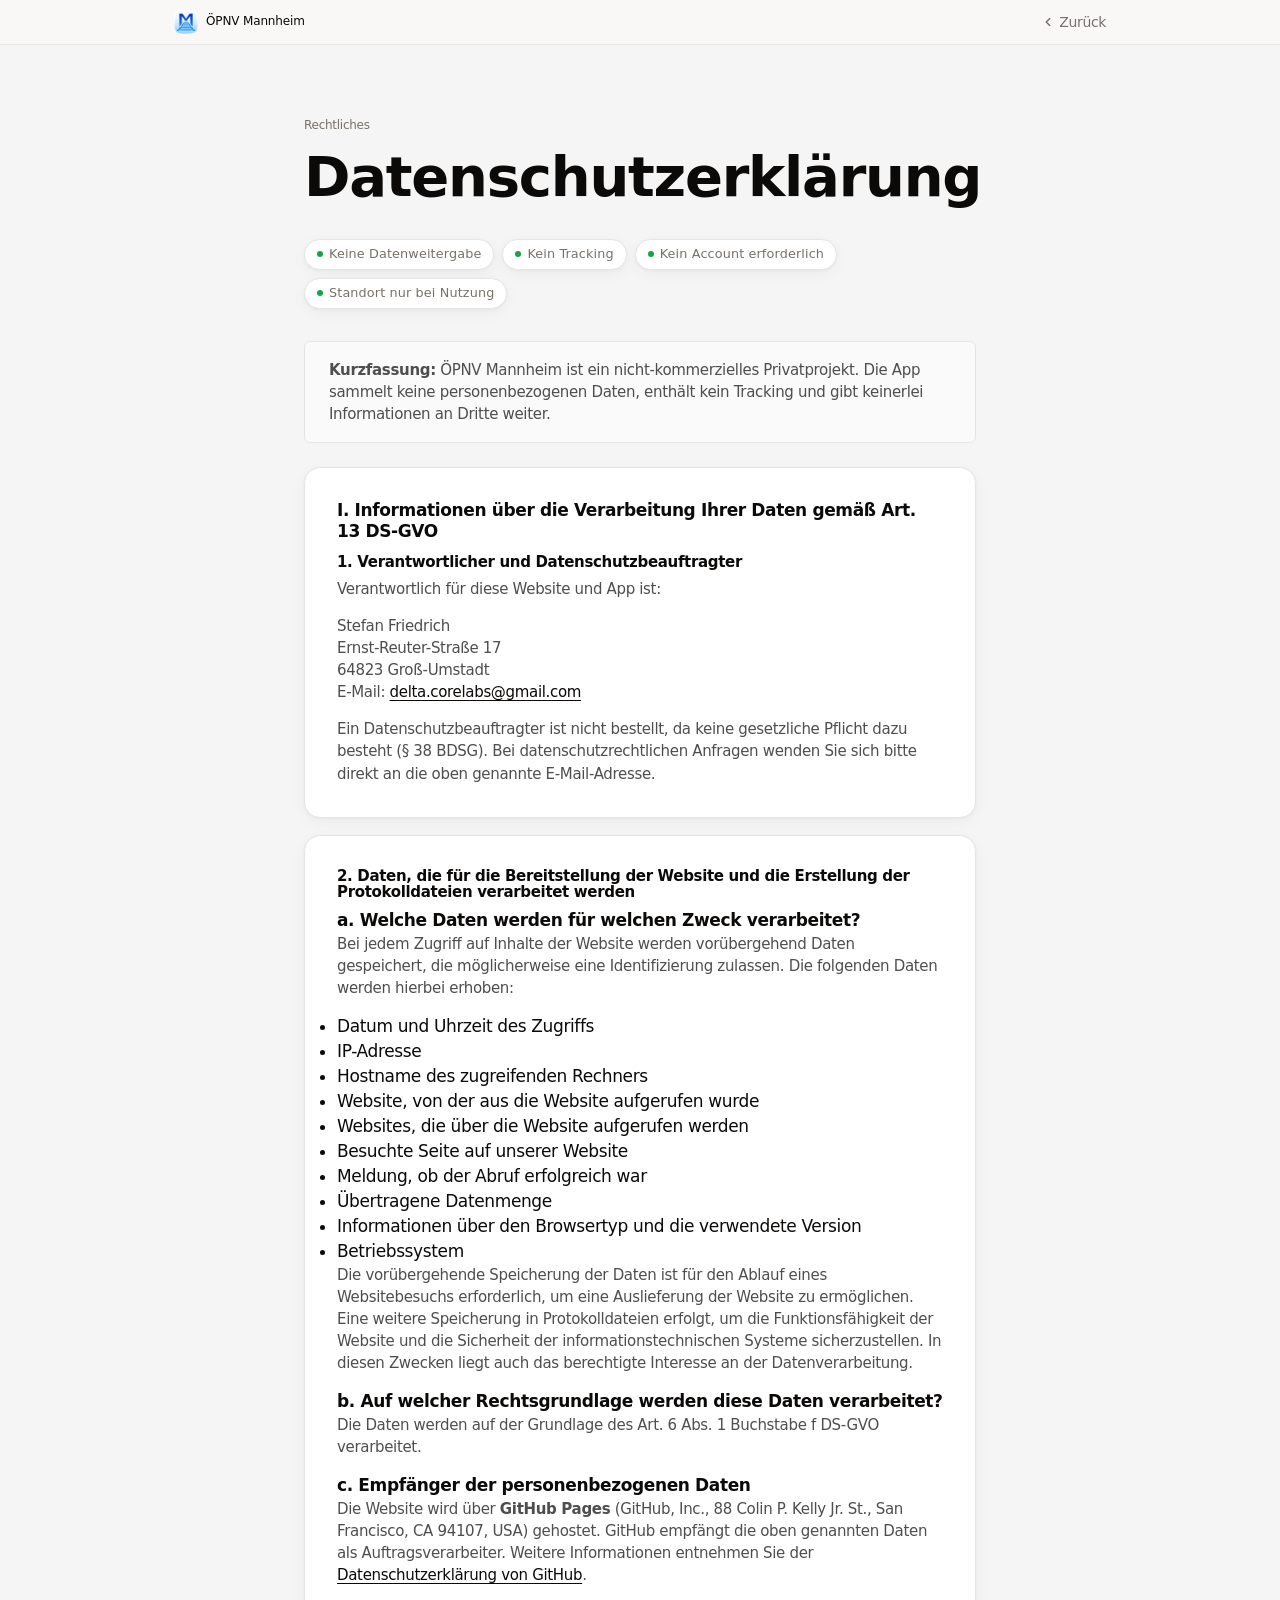
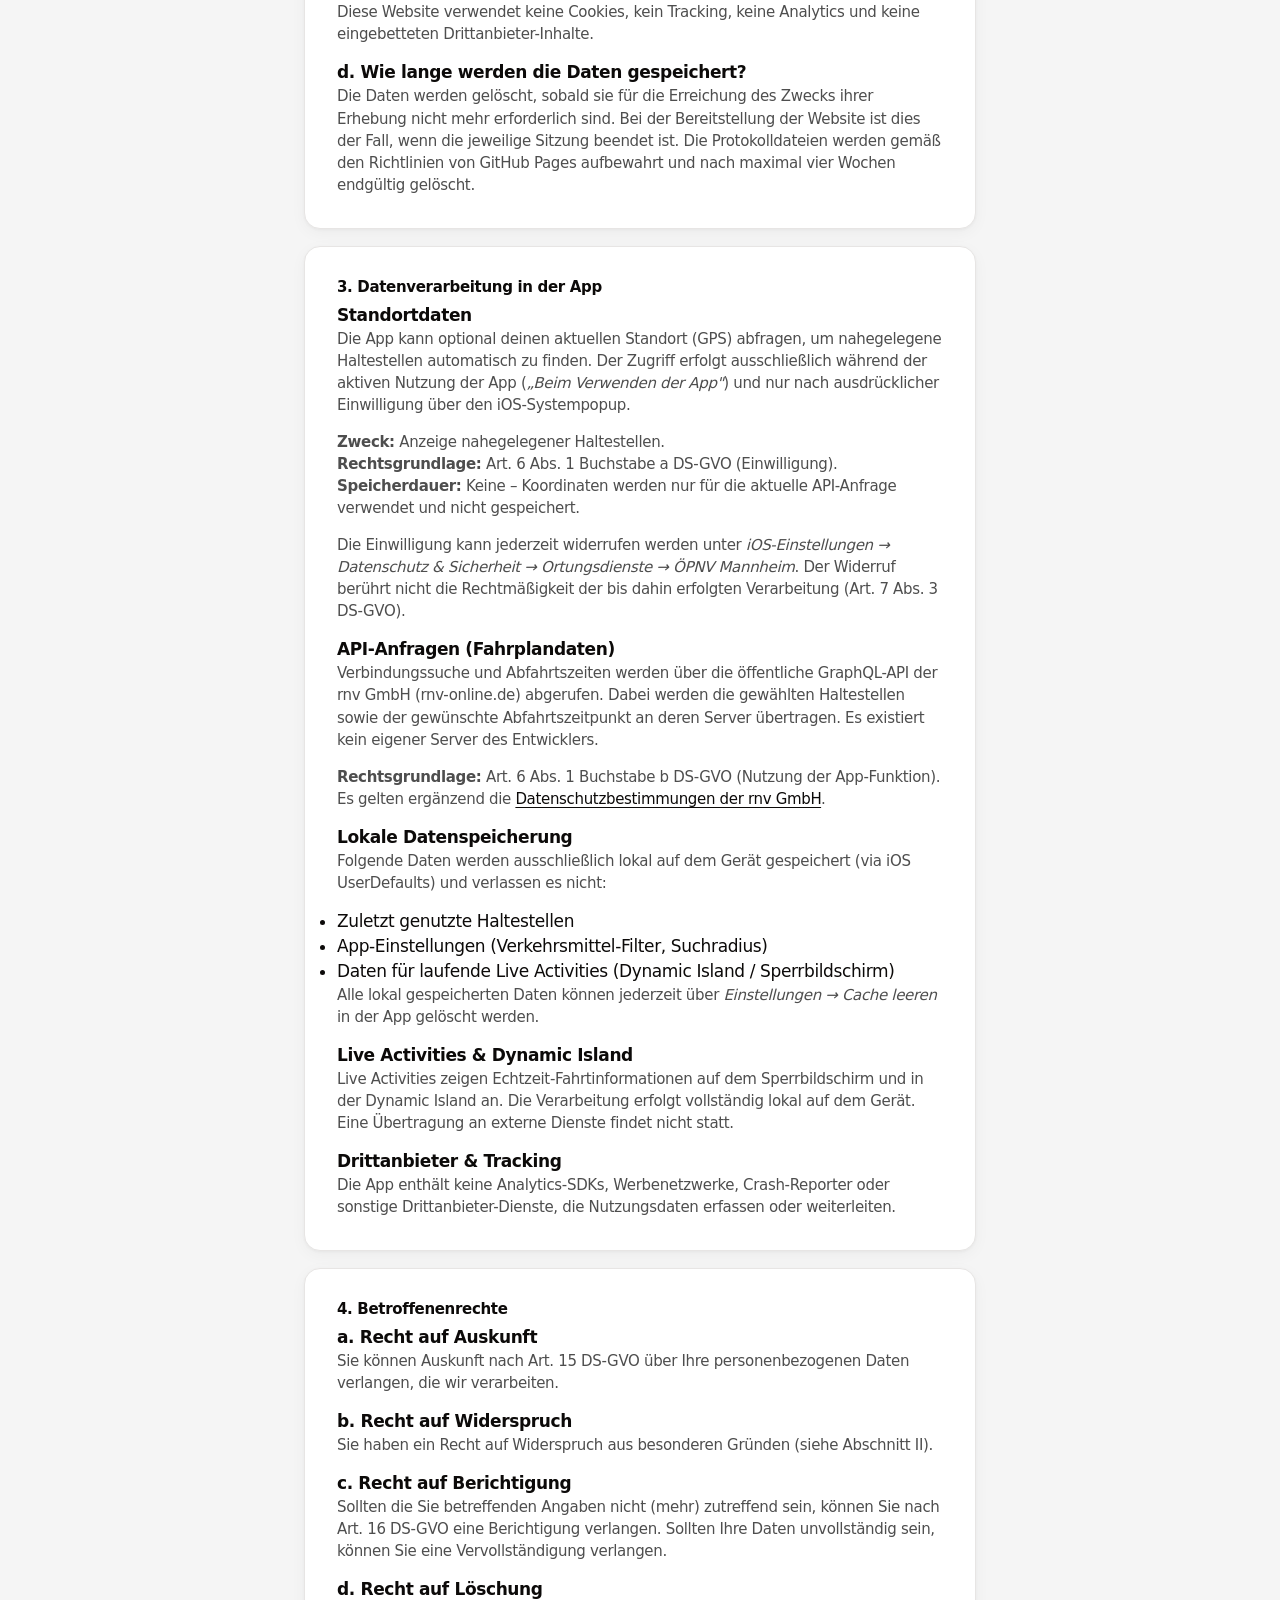
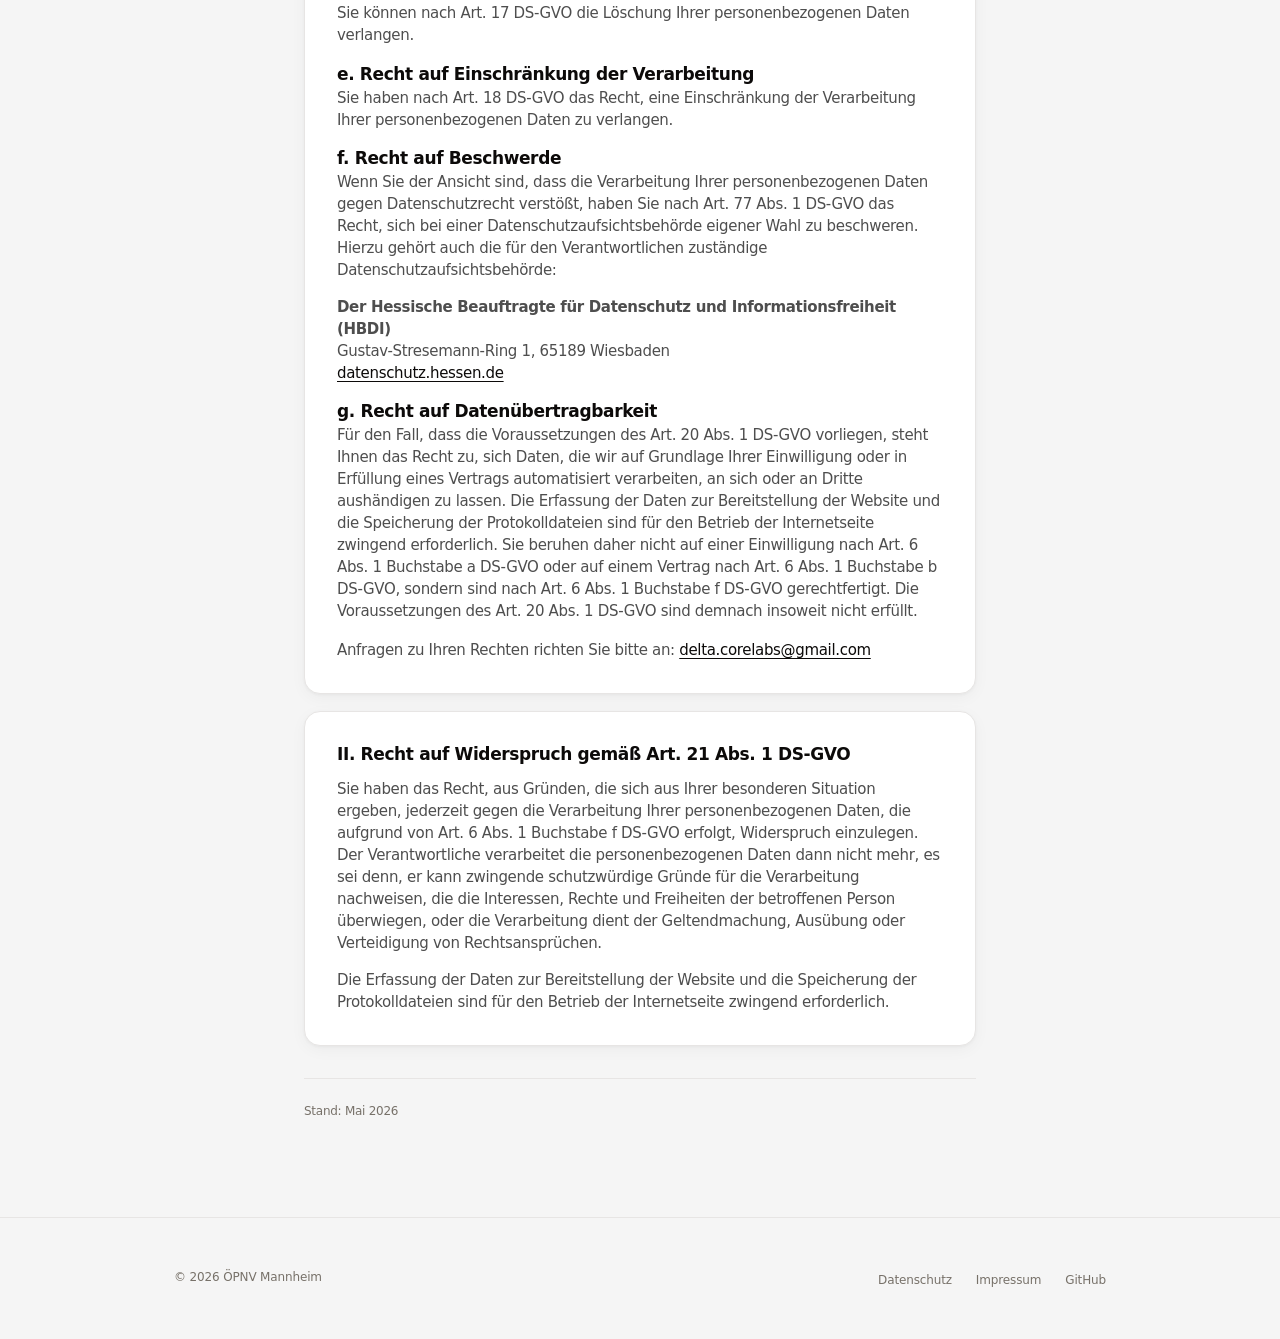
==== commit 25f03956: "docs: Datenschutz und Impressum nach DSGVO/TMG aktualisiert - Datenschutz (Web + App): Struktur nach" ====
--- a/docs/datenschutz.html
+++ b/docs/datenschutz.html
@@ -42,94 +42,239 @@
 
   <div class="highlight-box">
     <p>
-      <strong>Kurzfassung:</strong> ÖPNV Mannheim ist ein nicht-kommerzielles Studentenprojekt.
+      <strong>Kurzfassung:</strong> ÖPNV Mannheim ist ein nicht-kommerzielles Privatprojekt.
       Die App sammelt keine personenbezogenen Daten, enthält kein Tracking und gibt
       keinerlei Informationen an Dritte weiter.
     </p>
   </div>
 
-  <div class="card">
-    <h2>1. Allgemeines</h2>
-    <p>
-      Diese Datenschutzerklärung gilt für die iOS-App „ÖPNV Mannheim" sowie die
-      zugehörige Website. Die App ist ein unabhängiges, nicht-kommerzielles
-      Studentenprojekt ohne Verbindung zur rnv GmbH oder anderen Verkehrsbetrieben.
-    </p>
-    <p>
-      Wir nehmen den Schutz deiner Daten ernst. Diese Erklärung informiert dich
-      darüber, welche Daten verarbeitet werden und warum.
-    </p>
-
-    <h3>Standortdaten</h3>
-    <p>
-      Die App kann deinen Standort verwenden, um nahegelegene Haltestellen
-      automatisch zu finden. Der Standortzugriff ist optional und kann jederzeit
-      in den iOS-Einstellungen unter <em>Einstellungen → Datenschutz →
-      Ortungsdienste → ÖPNV Mannheim</em> deaktiviert werden.
-    </p>
-    <p>
-      Standortdaten werden ausschließlich lokal auf deinem Gerät verarbeitet,
-      um die API-Anfrage zu formulieren. Sie werden weder gespeichert noch an
-      Dritte weitergegeben.
-    </p>
-
-    <h3>Netzwerkanfragen</h3>
-    <p>
-      Anfragen für Echtzeit-Fahrplandaten werden direkt an die öffentliche
-      GraphQL-API des RNV gesendet. Es existiert kein eigener Server.
-      Die App überträgt dabei keine personenbezogenen Daten – lediglich die
-      gesuchte Haltestelle oder der Standortradius werden als Parameter übermittelt.
-    </p>
-
-    <h3>Lokale Datenspeicherung</h3>
-    <p>
-      Die App speichert folgende Daten ausschließlich lokal auf deinem Gerät
-      (via UserDefaults), ohne Übertragung ins Internet:
-    </p>
-    <p>
-      · Zuletzt genutzte Haltestellen<br />
-      · App-Einstellungen (Filter, Suchradius)<br />
-      · Daten für laufende Live Activities (Dynamic Island)
-    </p>
-    <p>
-      Du kannst alle gespeicherten Daten jederzeit über
-      <em>Einstellungen → Cache leeren</em> in der App löschen.
-    </p>
-
-    <h3>Drittanbieter & Tracking</h3>
-    <p>
-      Die App enthält keine Analytics-SDKs, Werbenetzwerke, Crash-Reporter
-      oder sonstige Drittanbieter-Dienste, die Daten erfassen oder weitergeben.
-    </p>
-  </div>
-
-  <div class="card">
-    <h2>2. Website</h2>
-    <p>
-      Diese Website wird über GitHub Pages gehostet. GitHub kann dabei
-      technische Zugriffsdaten (IP-Adresse, Zeitstempel) in Server-Logs erfassen.
-      Weitere Informationen findest du in der
+  <!-- I. Informationen gemäß Art. 13 DS-GVO -->
+  <div class="card">
+    <h2>I. Informationen über die Verarbeitung Ihrer Daten gemäß Art. 13 DS-GVO</h2>
+
+    <h3>1. Verantwortlicher und Datenschutzbeauftragter</h3>
+    <p>Verantwortlich für diese Website und App ist:</p>
+    <p>
+      Stefan Friedrich<br />
+      Ernst-Reuter-Straße 17<br />
+      64823 Groß-Umstadt<br />
+      E-Mail: <span id="contact-email-ds"><noscript>delta.corelabs [at] gmail.com</noscript></span>
+    </p>
+    <p>
+      Ein Datenschutzbeauftragter ist nicht bestellt, da keine gesetzliche Pflicht
+      dazu besteht (§ 38 BDSG). Bei datenschutzrechtlichen Anfragen wenden Sie sich
+      bitte direkt an die oben genannte E-Mail-Adresse.
+    </p>
+  </div>
+
+  <!-- I.2 Website-Protokolldaten -->
+  <div class="card">
+    <h3>2. Daten, die für die Bereitstellung der Website und die Erstellung der Protokolldateien verarbeitet werden</h3>
+
+    <h4>a. Welche Daten werden für welchen Zweck verarbeitet?</h4>
+    <p>
+      Bei jedem Zugriff auf Inhalte der Website werden vorübergehend Daten gespeichert,
+      die möglicherweise eine Identifizierung zulassen. Die folgenden Daten werden
+      hierbei erhoben:
+    </p>
+    <ul>
+      <li>Datum und Uhrzeit des Zugriffs</li>
+      <li>IP-Adresse</li>
+      <li>Hostname des zugreifenden Rechners</li>
+      <li>Website, von der aus die Website aufgerufen wurde</li>
+      <li>Websites, die über die Website aufgerufen werden</li>
+      <li>Besuchte Seite auf unserer Website</li>
+      <li>Meldung, ob der Abruf erfolgreich war</li>
+      <li>Übertragene Datenmenge</li>
+      <li>Informationen über den Browsertyp und die verwendete Version</li>
+      <li>Betriebssystem</li>
+    </ul>
+    <p>
+      Die vorübergehende Speicherung der Daten ist für den Ablauf eines Websitebesuchs
+      erforderlich, um eine Auslieferung der Website zu ermöglichen. Eine weitere
+      Speicherung in Protokolldateien erfolgt, um die Funktionsfähigkeit der Website
+      und die Sicherheit der informationstechnischen Systeme sicherzustellen. In diesen
+      Zwecken liegt auch das berechtigte Interesse an der Datenverarbeitung.
+    </p>
+
+    <h4>b. Auf welcher Rechtsgrundlage werden diese Daten verarbeitet?</h4>
+    <p>
+      Die Daten werden auf der Grundlage des Art. 6 Abs. 1 Buchstabe f DS-GVO verarbeitet.
+    </p>
+
+    <h4>c. Empfänger der personenbezogenen Daten</h4>
+    <p>
+      Die Website wird über <strong>GitHub Pages</strong> (GitHub, Inc., 88 Colin P.
+      Kelly Jr. St., San Francisco, CA 94107, USA) gehostet. GitHub empfängt die oben
+      genannten Daten als Auftragsverarbeiter. Weitere Informationen entnehmen Sie der
       <a href="https://docs.github.com/en/site-policy/privacy-policies/github-general-privacy-statement"
          target="_blank" rel="noopener">Datenschutzerklärung von GitHub</a>.
     </p>
     <p>
-      Diese Website verwendet keine Cookies, kein Tracking, keine Analytics
-      und keine eingebetteten Drittanbieter-Inhalte.
-    </p>
-  </div>
-
-  <div class="card">
-    <h2>3. Deine Rechte</h2>
-    <p>
-      Da die App keine personenbezogenen Daten erhebt oder speichert, entfällt
-      der Großteil der üblichen DSGVO-Rechte (Auskunft, Berichtigung, Löschung)
-      mangels Datenerhebung.
-    </p>
-    <p>
-      Bei Fragen oder Anliegen zum Datenschutz kannst du uns über
-      <a href="https://github.com/I767513/RNV-Transport-App/issues"
-         target="_blank" rel="noopener">GitHub Issues</a>
-      kontaktieren.
+      Diese Website verwendet keine Cookies, kein Tracking, keine Analytics und
+      keine eingebetteten Drittanbieter-Inhalte.
+    </p>
+
+    <h4>d. Wie lange werden die Daten gespeichert?</h4>
+    <p>
+      Die Daten werden gelöscht, sobald sie für die Erreichung des Zwecks ihrer
+      Erhebung nicht mehr erforderlich sind. Bei der Bereitstellung der Website ist
+      dies der Fall, wenn die jeweilige Sitzung beendet ist. Die Protokolldateien
+      werden gemäß den Richtlinien von GitHub Pages aufbewahrt und nach maximal
+      vier Wochen endgültig gelöscht.
+    </p>
+  </div>
+
+  <!-- I.3 App -->
+  <div class="card">
+    <h3>3. Datenverarbeitung in der App</h3>
+
+    <h4>Standortdaten</h4>
+    <p>
+      Die App kann optional deinen aktuellen Standort (GPS) abfragen, um nahegelegene
+      Haltestellen automatisch zu finden. Der Zugriff erfolgt ausschließlich während
+      der aktiven Nutzung der App (<em>„Beim Verwenden der App"</em>) und nur nach
+      ausdrücklicher Einwilligung über den iOS-Systempopup.
+    </p>
+    <p>
+      <strong>Zweck:</strong> Anzeige nahegelegener Haltestellen.<br />
+      <strong>Rechtsgrundlage:</strong> Art. 6 Abs. 1 Buchstabe a DS-GVO (Einwilligung).<br />
+      <strong>Speicherdauer:</strong> Keine – Koordinaten werden nur für die aktuelle
+      API-Anfrage verwendet und nicht gespeichert.
+    </p>
+    <p>
+      Die Einwilligung kann jederzeit widerrufen werden unter
+      <em>iOS-Einstellungen → Datenschutz &amp; Sicherheit → Ortungsdienste → ÖPNV Mannheim</em>.
+      Der Widerruf berührt nicht die Rechtmäßigkeit der bis dahin erfolgten Verarbeitung
+      (Art. 7 Abs. 3 DS-GVO).
+    </p>
+
+    <h4>API-Anfragen (Fahrplandaten)</h4>
+    <p>
+      Verbindungssuche und Abfahrtszeiten werden über die öffentliche GraphQL-API der
+      rnv GmbH (rnv-online.de) abgerufen. Dabei werden die gewählten Haltestellen
+      sowie der gewünschte Abfahrtszeitpunkt an deren Server übertragen.
+      Es existiert kein eigener Server des Entwicklers.
+    </p>
+    <p>
+      <strong>Rechtsgrundlage:</strong> Art. 6 Abs. 1 Buchstabe b DS-GVO (Nutzung der
+      App-Funktion).<br />
+      Es gelten ergänzend die
+      <a href="https://www.rnv-online.de/datenschutz" target="_blank" rel="noopener">
+        Datenschutzbestimmungen der rnv GmbH</a>.
+    </p>
+
+    <h4>Lokale Datenspeicherung</h4>
+    <p>
+      Folgende Daten werden ausschließlich lokal auf dem Gerät gespeichert
+      (via iOS UserDefaults) und verlassen es nicht:
+    </p>
+    <ul>
+      <li>Zuletzt genutzte Haltestellen</li>
+      <li>App-Einstellungen (Verkehrsmittel-Filter, Suchradius)</li>
+      <li>Daten für laufende Live Activities (Dynamic Island / Sperrbildschirm)</li>
+    </ul>
+    <p>
+      Alle lokal gespeicherten Daten können jederzeit über
+      <em>Einstellungen → Cache leeren</em> in der App gelöscht werden.
+    </p>
+
+    <h4>Live Activities &amp; Dynamic Island</h4>
+    <p>
+      Live Activities zeigen Echtzeit-Fahrtinformationen auf dem Sperrbildschirm
+      und in der Dynamic Island an. Die Verarbeitung erfolgt vollständig lokal auf
+      dem Gerät. Eine Übertragung an externe Dienste findet nicht statt.
+    </p>
+
+    <h4>Drittanbieter &amp; Tracking</h4>
+    <p>
+      Die App enthält keine Analytics-SDKs, Werbenetzwerke, Crash-Reporter oder
+      sonstige Drittanbieter-Dienste, die Nutzungsdaten erfassen oder weiterleiten.
+    </p>
+  </div>
+
+  <!-- I.4 Betroffenenrechte -->
+  <div class="card">
+    <h3>4. Betroffenenrechte</h3>
+
+    <h4>a. Recht auf Auskunft</h4>
+    <p>
+      Sie können Auskunft nach Art. 15 DS-GVO über Ihre personenbezogenen Daten
+      verlangen, die wir verarbeiten.
+    </p>
+
+    <h4>b. Recht auf Widerspruch</h4>
+    <p>
+      Sie haben ein Recht auf Widerspruch aus besonderen Gründen (siehe Abschnitt II).
+    </p>
+
+    <h4>c. Recht auf Berichtigung</h4>
+    <p>
+      Sollten die Sie betreffenden Angaben nicht (mehr) zutreffend sein, können Sie
+      nach Art. 16 DS-GVO eine Berichtigung verlangen. Sollten Ihre Daten unvollständig
+      sein, können Sie eine Vervollständigung verlangen.
+    </p>
+
+    <h4>d. Recht auf Löschung</h4>
+    <p>
+      Sie können nach Art. 17 DS-GVO die Löschung Ihrer personenbezogenen Daten verlangen.
+    </p>
+
+    <h4>e. Recht auf Einschränkung der Verarbeitung</h4>
+    <p>
+      Sie haben nach Art. 18 DS-GVO das Recht, eine Einschränkung der Verarbeitung
+      Ihrer personenbezogenen Daten zu verlangen.
+    </p>
+
+    <h4>f. Recht auf Beschwerde</h4>
+    <p>
+      Wenn Sie der Ansicht sind, dass die Verarbeitung Ihrer personenbezogenen Daten
+      gegen Datenschutzrecht verstößt, haben Sie nach Art. 77 Abs. 1 DS-GVO das Recht,
+      sich bei einer Datenschutzaufsichtsbehörde eigener Wahl zu beschweren. Hierzu
+      gehört auch die für den Verantwortlichen zuständige Datenschutzaufsichtsbehörde:
+    </p>
+    <p>
+      <strong>Der Hessische Beauftragte für Datenschutz und Informationsfreiheit (HBDI)</strong><br />
+      Gustav-Stresemann-Ring 1, 65189 Wiesbaden<br />
+      <a href="https://datenschutz.hessen.de" target="_blank" rel="noopener">
+        datenschutz.hessen.de</a>
+    </p>
+
+    <h4>g. Recht auf Datenübertragbarkeit</h4>
+    <p>
+      Für den Fall, dass die Voraussetzungen des Art. 20 Abs. 1 DS-GVO vorliegen,
+      steht Ihnen das Recht zu, sich Daten, die wir auf Grundlage Ihrer Einwilligung
+      oder in Erfüllung eines Vertrags automatisiert verarbeiten, an sich oder an
+      Dritte aushändigen zu lassen. Die Erfassung der Daten zur Bereitstellung der
+      Website und die Speicherung der Protokolldateien sind für den Betrieb der
+      Internetseite zwingend erforderlich. Sie beruhen daher nicht auf einer
+      Einwilligung nach Art. 6 Abs. 1 Buchstabe a DS-GVO oder auf einem Vertrag
+      nach Art. 6 Abs. 1 Buchstabe b DS-GVO, sondern sind nach Art. 6 Abs. 1
+      Buchstabe f DS-GVO gerechtfertigt. Die Voraussetzungen des Art. 20 Abs. 1
+      DS-GVO sind demnach insoweit nicht erfüllt.
+    </p>
+
+    <p style="margin-top: var(--sp-md)">
+      Anfragen zu Ihren Rechten richten Sie bitte an:
+      <span id="contact-email-ds2"><noscript>delta.corelabs [at] gmail.com</noscript></span>
+    </p>
+  </div>
+
+  <!-- II. Widerspruchsrecht -->
+  <div class="card">
+    <h2>II. Recht auf Widerspruch gemäß Art. 21 Abs. 1 DS-GVO</h2>
+    <p>
+      Sie haben das Recht, aus Gründen, die sich aus Ihrer besonderen Situation ergeben,
+      jederzeit gegen die Verarbeitung Ihrer personenbezogenen Daten, die aufgrund von
+      Art. 6 Abs. 1 Buchstabe f DS-GVO erfolgt, Widerspruch einzulegen. Der Verantwortliche
+      verarbeitet die personenbezogenen Daten dann nicht mehr, es sei denn, er kann
+      zwingende schutzwürdige Gründe für die Verarbeitung nachweisen, die die Interessen,
+      Rechte und Freiheiten der betroffenen Person überwiegen, oder die Verarbeitung dient
+      der Geltendmachung, Ausübung oder Verteidigung von Rechtsansprüchen.
+    </p>
+    <p>
+      Die Erfassung der Daten zur Bereitstellung der Website und die Speicherung der
+      Protokolldateien sind für den Betrieb der Internetseite zwingend erforderlich.
     </p>
   </div>
 
@@ -142,10 +287,21 @@
     <ul>
       <li><a href="datenschutz.html">Datenschutz</a></li>
       <li><a href="impressum.html">Impressum</a></li>
-      <li><a href="https://github.com/I767513/RNV-Transport-App" target="_blank" rel="noopener">GitHub</a></li>
+      <li><a href="https://github.com/friedrichstefan/RNV-Transport-App" target="_blank" rel="noopener">GitHub</a></li>
     </ul>
   </div>
 </footer>
+
+<script>
+(function () {
+  var u = 'delta.corelabs', d = 'gmail.com', addr = u + '@' + d;
+  var link = '<a href="mailto:' + addr + '">' + addr + '</a>';
+  ['contact-email-ds', 'contact-email-ds2'].forEach(function (id) {
+    var el = document.getElementById(id);
+    if (el) el.innerHTML = link;
+  });
+})();
+</script>
 
 </body>
 </html>
--- a/docs/style.css
+++ b/docs/style.css
@@ -318,6 +318,14 @@
   box-shadow: inset 0 0 0 1px var(--c-hairline-solid);
 }
 
+.btn-instagram {
+  background: transparent;
+  box-shadow: inset 0 0 0 1px var(--c-hairline-solid);
+  padding: var(--sp-xs) var(--sp-sm);
+  line-height: 0;
+}
+.btn-instagram:hover { opacity: .7; }
+
 .btn-group { display: flex; gap: var(--sp-sm); flex-wrap: wrap; align-items: center; }
 
 /* App Store badge */
